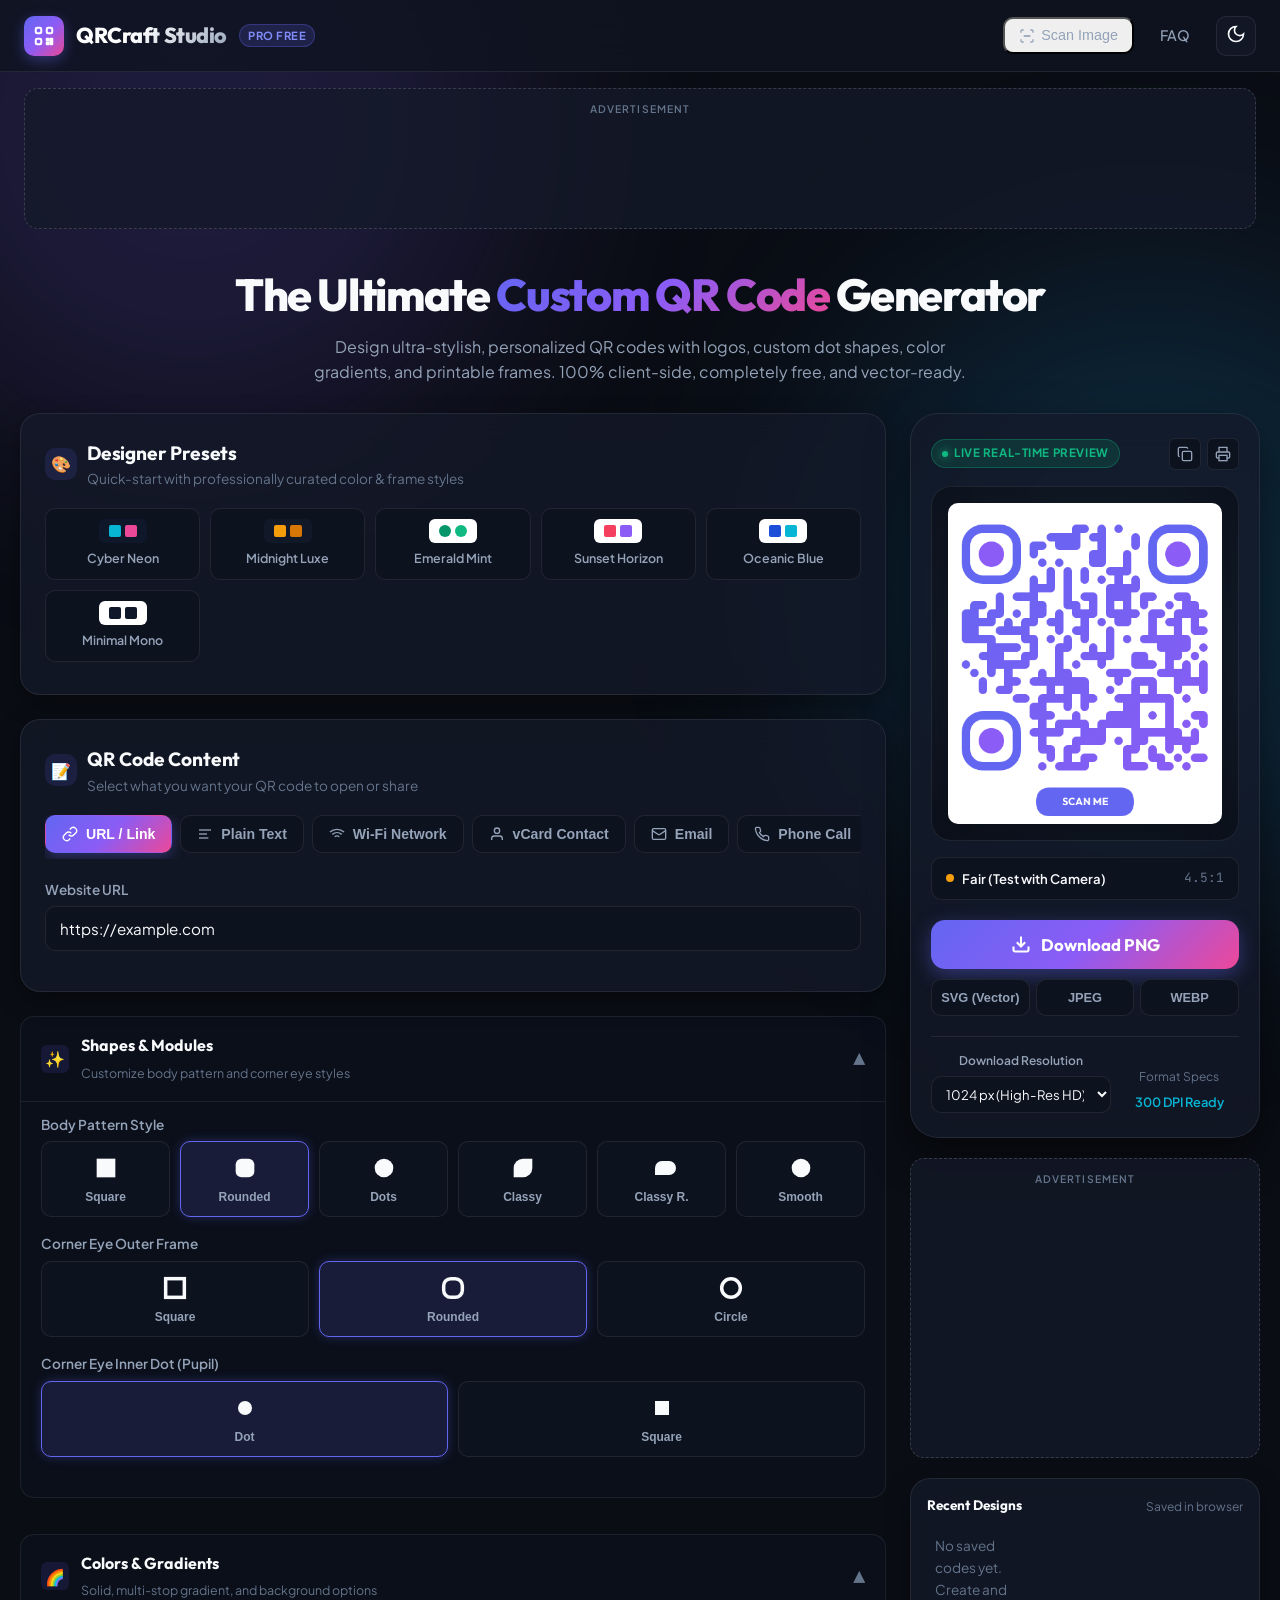
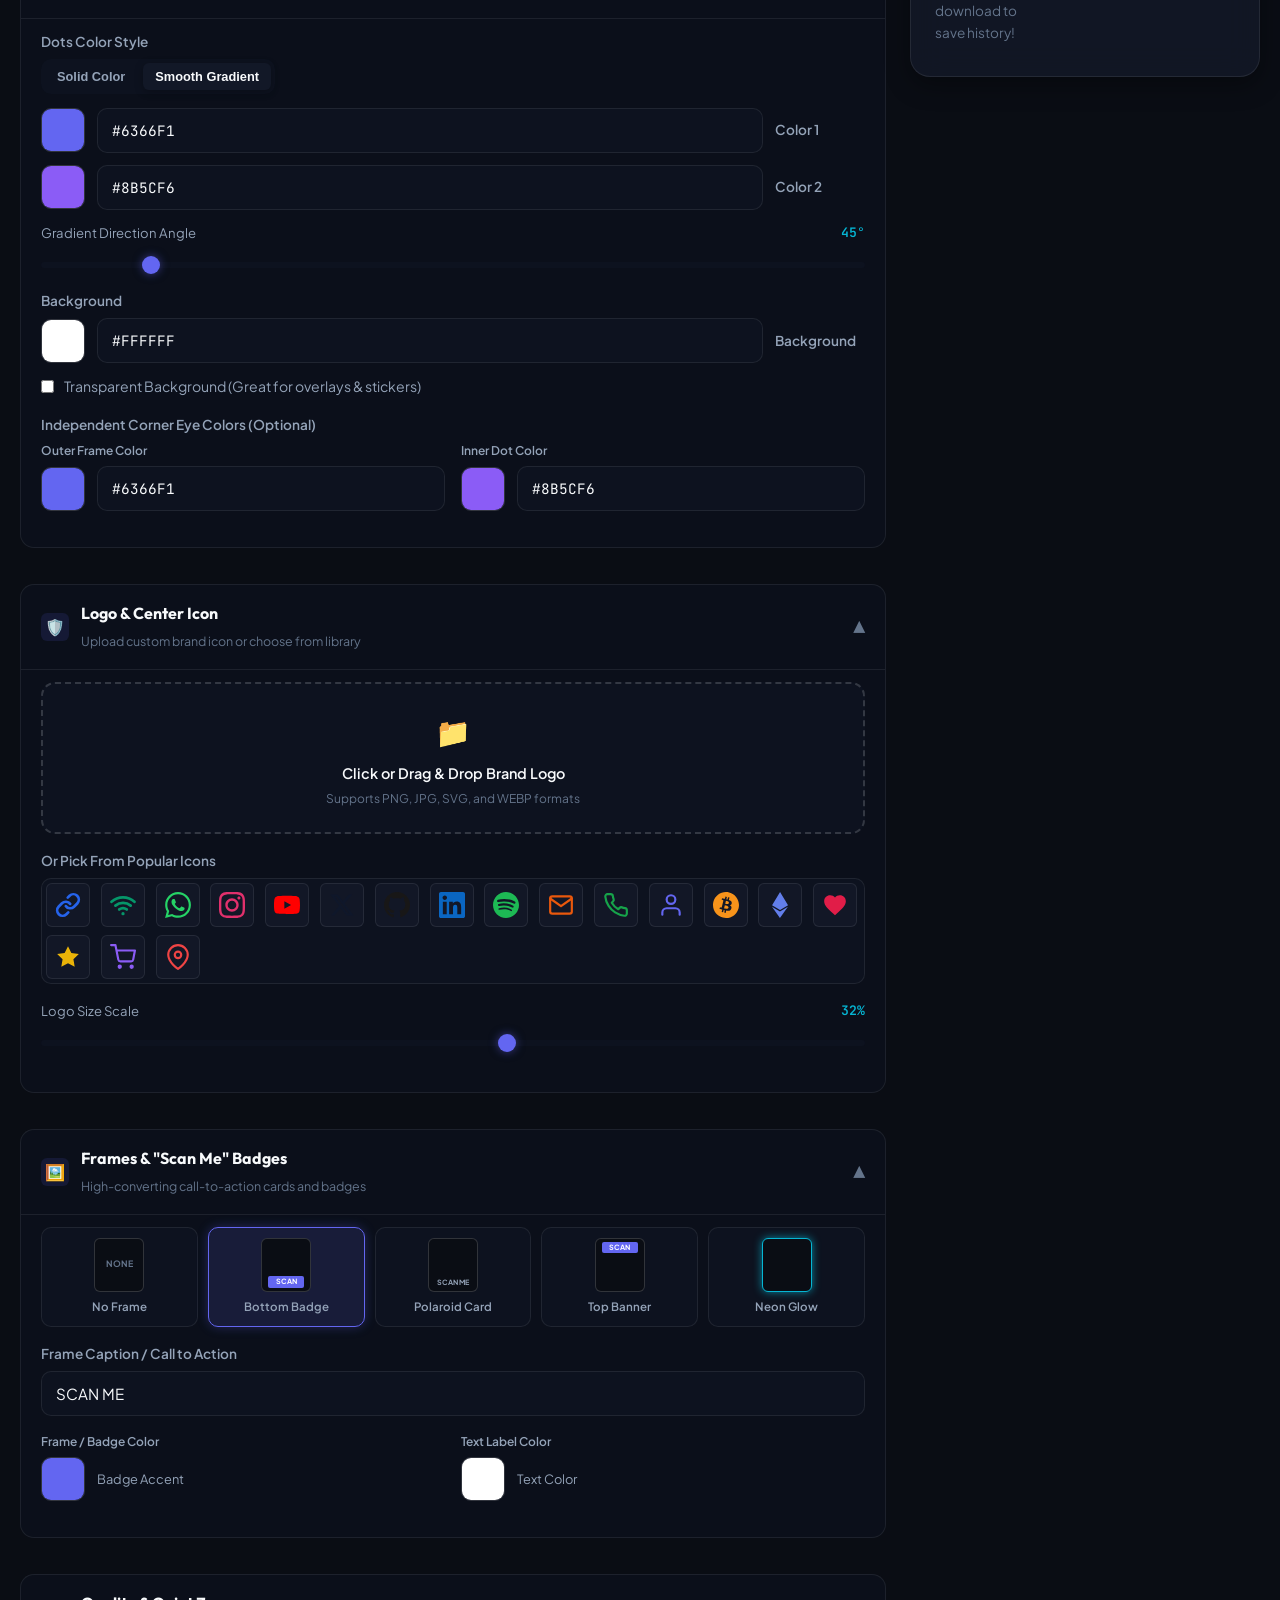
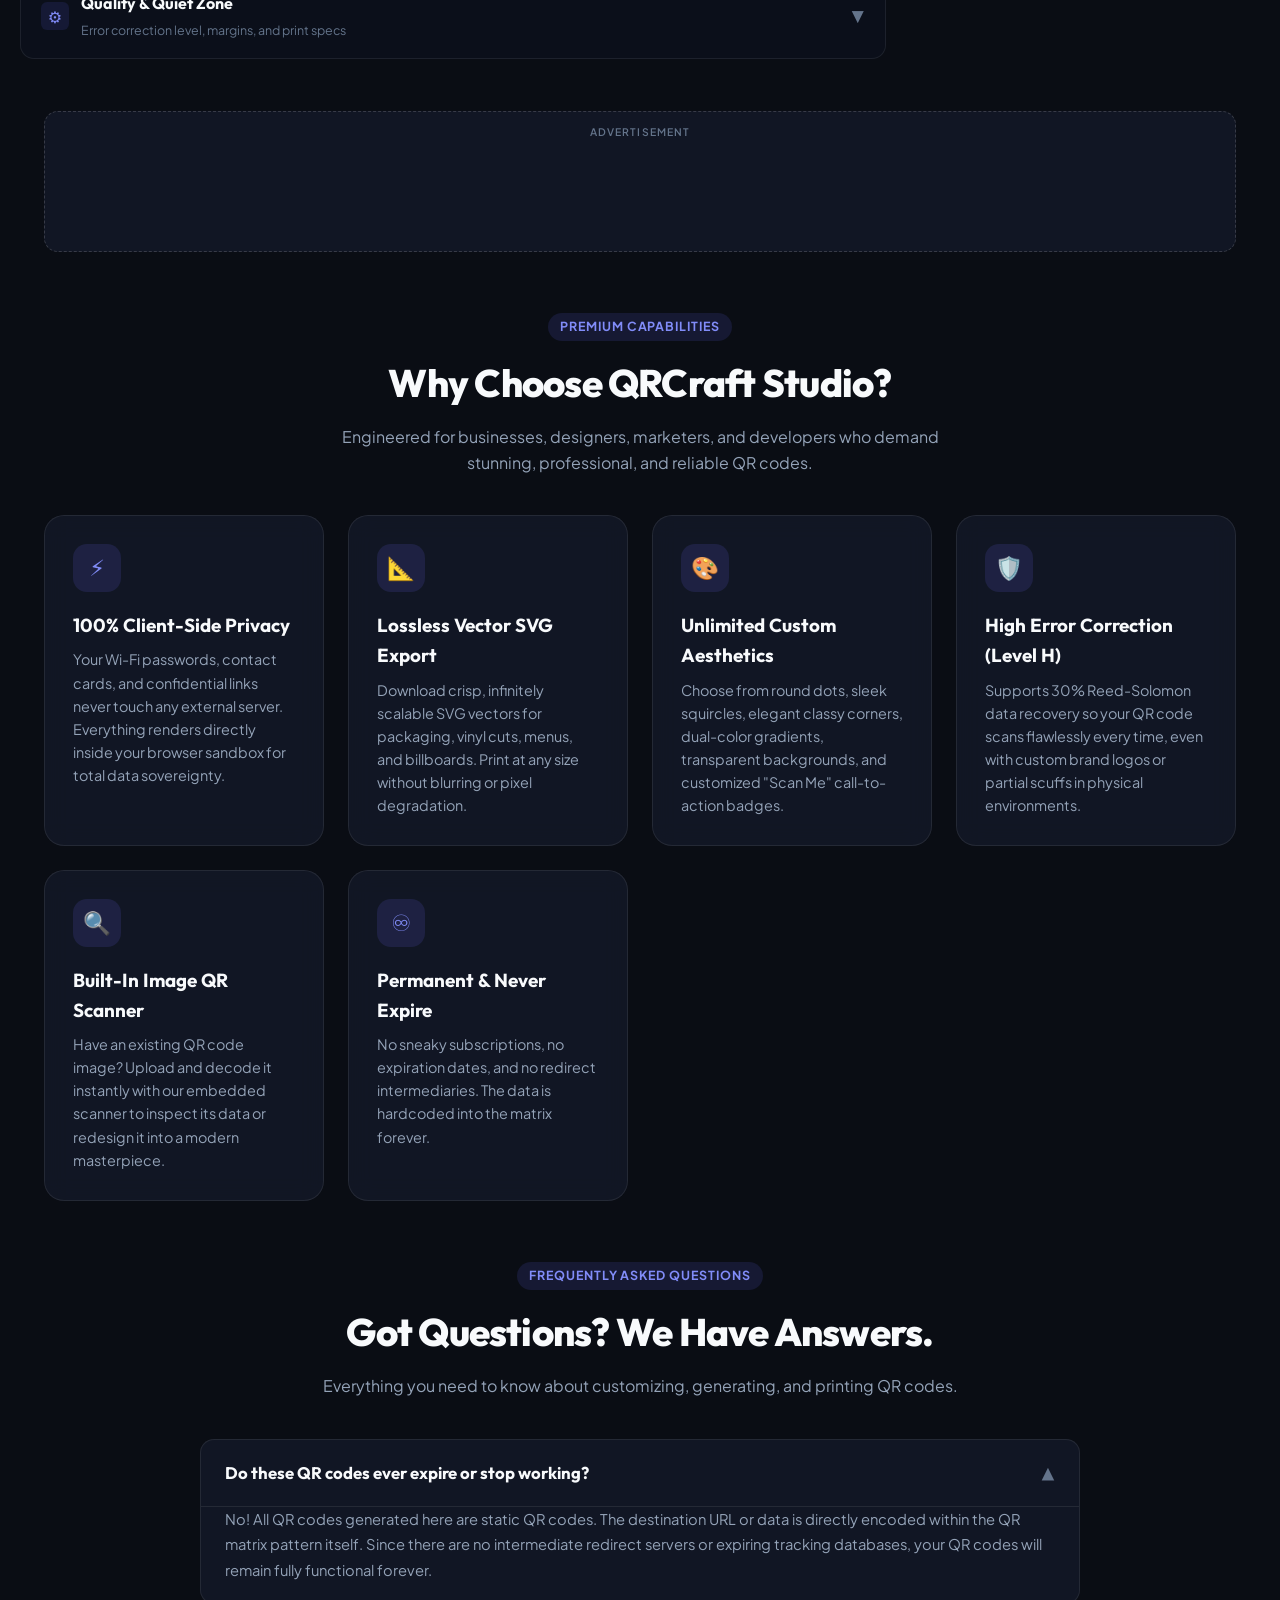
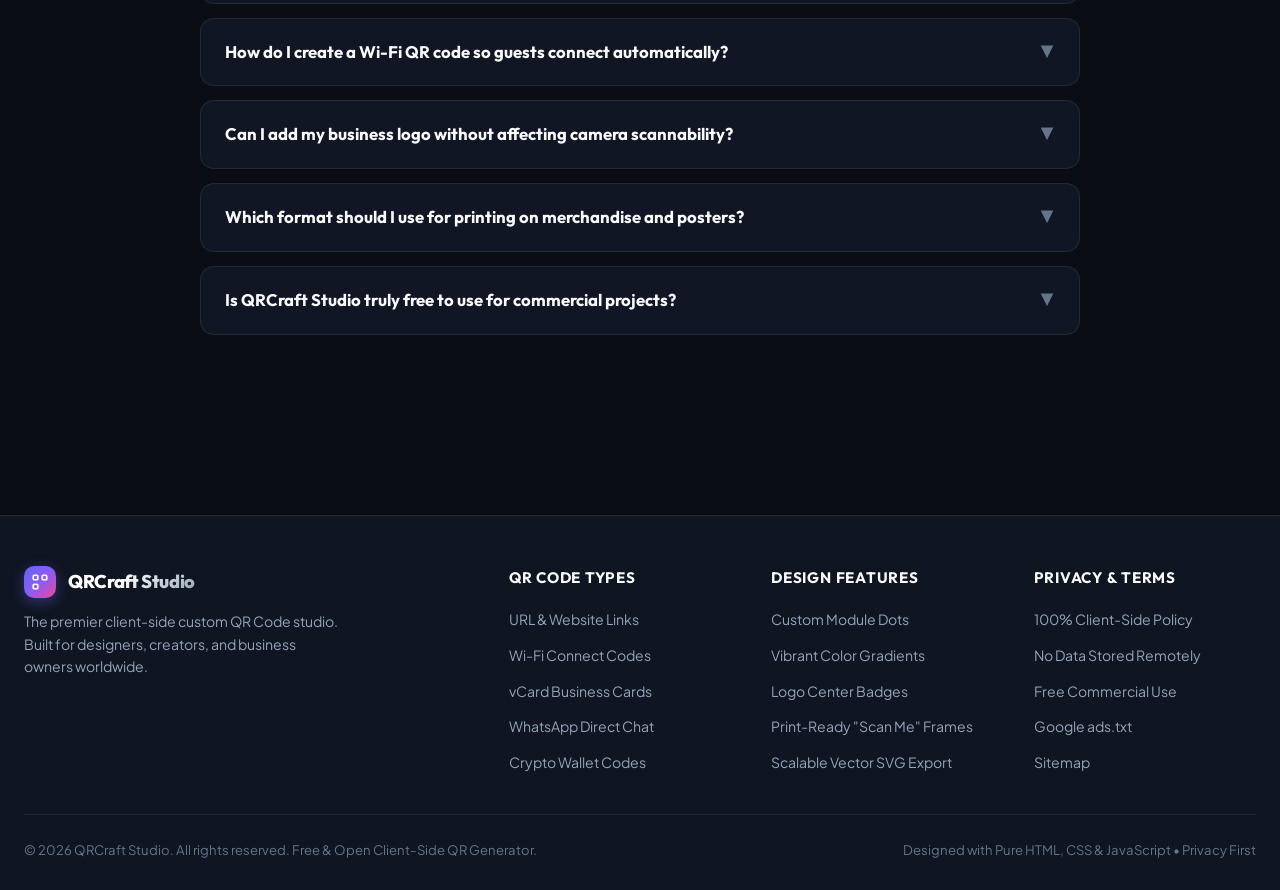
==== index.html @ 26136530 "first commit" ====
<!DOCTYPE html>
<html lang="en" data-theme="dark">
<head>
  <meta charset="UTF-8">
  <meta name="viewport" content="width=device-width, initial-scale=1.0">
  
  <!-- Primary SEO Meta Tags -->
  <title>QRCraft Studio - Free Custom QR Code Generator with Logo, Colors & Frames</title>
  <meta name="title" content="QRCraft Studio - Free Custom QR Code Generator with Logo, Colors & Frames">
  <meta name="description" content="Generate 100% free custom QR codes with high-resolution PNG, SVG vector, custom colors, logos, stylish frames, Wi-Fi, vCard, WhatsApp, and URLs. Completely client-side and privacy-friendly.">
  <meta name="keywords" content="QR code generator, custom QR code, free QR code maker, QR code with logo, vector QR code, SVG QR code, wifi QR code, vcard QR code, high resolution QR code generator, print QR code">
  <meta name="author" content="QRCraft Studio">
  <meta name="robots" content="index, follow, max-image-preview:large, max-snippet:-1, max-video-preview:-1">
  <link rel="canonical" href="https://yourdomain.com/">
  <meta name="theme-color" content="#0a0d14">

  <!-- Open Graph / Facebook / LinkedIn Meta Tags -->
  <meta property="og:type" content="website">
  <meta property="og:url" content="https://yourdomain.com/">
  <meta property="og:title" content="QRCraft Studio - Free Custom QR Code Generator with Logo & Colors">
  <meta property="og:description" content="Design beautiful, high-resolution QR codes with custom shapes, gradients, brand logos, and printable frames. 100% free & client-side.">
  <meta property="og:image" content="https://yourdomain.com/og-preview.png">
  <meta property="og:site_name" content="QRCraft Studio">

  <!-- Twitter Meta Tags -->
  <meta name="twitter:card" content="summary_large_image">
  <meta name="twitter:url" content="https://yourdomain.com/">
  <meta name="twitter:title" content="QRCraft Studio - Free Custom QR Code Generator">
  <meta name="twitter:description" content="Design high-resolution custom QR codes with logos, colors, gradients, and frames. Free, instant, vector export.">
  <meta name="twitter:image" content="https://yourdomain.com/og-preview.png">

  <!-- Google AdSense Verification & Script -->
  <meta name="google-adsense-account" content="ca-pub-9240559538885165">
  <script async src="https://pagead2.googlesyndication.com/pagead/js/adsbygoogle.js?client=ca-pub-9240559538885165" crossorigin="anonymous"></script>

  <!-- Structured Data JSON-LD (Schema.org WebApplication & FAQPage) -->
  <script type="application/ld+json">
  {
    "@context": "https://schema.org",
    "@graph": [
      {
        "@type": "WebApplication",
        "@id": "https://yourdomain.com/#app",
        "name": "QRCraft Studio",
        "url": "https://yourdomain.com/",
        "description": "Free online custom QR code generator with logos, custom dot styles, frame badges, and vector SVG exports.",
        "applicationCategory": "DesignApplication",
        "operatingSystem": "All",
        "browserRequirements": "Requires JavaScript. Requires HTML5.",
        "offers": {
          "@type": "Offer",
          "price": "0",
          "priceCurrency": "USD"
        },
        "featureList": [
          "Custom dot and corner shapes",
          "Color gradients and angles",
          "Upload brand logo or preset icons",
          "Frame badges with customizable text",
          "Ultra-high resolution PNG export up to 4096px",
          "Vector SVG download for crisp printing",
          "Built-in QR code scanner and decoder",
          "100% Client-Side Privacy"
        ]
      },
      {
        "@type": "FAQPage",
        "@id": "https://yourdomain.com/#faq",
        "mainEntity": [
          {
            "@type": "Question",
            "name": "Do QR codes generated here ever expire?",
            "acceptedAnswer": {
              "@type": "Answer",
              "text": "No! All QR codes generated by QRCraft Studio are static QR codes that directly encode your information. They will never expire and do not route through any third-party redirect servers."
            }
          },
          {
            "@type": "Question",
            "name": "Is my data private and secure?",
            "acceptedAnswer": {
              "@type": "Answer",
              "text": "Yes, 100%. QRCraft Studio runs completely inside your web browser. None of your contact details, Wi-Fi credentials, or URLs are sent to any remote server."
            }
          },
          {
            "@type": "Question",
            "name": "Which format is best for printing high-quality QR codes?",
            "acceptedAnswer": {
              "@type": "Answer",
              "text": "For commercial printing (billboards, packaging, posters, business cards), SVG (Scalable Vector Graphics) is the gold standard because it scales infinitely without pixelation. For digital use, high-resolution PNG (1024px or 2048px) is recommended."
            }
          },
          {
            "@type": "Question",
            "name": "Can I add my business logo to a QR code without breaking it?",
            "acceptedAnswer": {
              "@type": "Answer",
              "text": "Yes! QRCraft Studio utilizes High (H) Error Correction (approx. 30% redundant data recovery). This ensures your QR code remains instantly readable by smartphone cameras even with a prominent center logo."
            }
          }
        ]
      }
    ]
  }
  </script>

  <!-- Stylesheet -->
  <link rel="stylesheet" href="css/style.css">
</head>
<body>

  <!-- Ambient Background Accents -->
  <div class="ambient-glow ambient-glow-1"></div>
  <div class="ambient-glow ambient-glow-2"></div>

  <!-- App Header -->
  <header class="app-header">
    <div class="header-container">
      <a href="/" class="brand-wrapper" title="QRCraft Studio Homepage">
        <div class="brand-icon">
          <svg width="22" height="22" viewBox="0 0 24 24" fill="none" stroke="currentColor" stroke-width="2.2" stroke-linecap="round" stroke-linejoin="round">
            <rect width="6" height="6" x="3" y="3" rx="1.5"/><rect width="6" height="6" x="15" y="3" rx="1.5"/><rect width="6" height="6" x="3" y="15" rx="1.5"/>
            <path d="M15 15h2v2h-2z"/><path d="M19 15h2v6h-2z"/><path d="M15 19h2v2h-2z"/>
          </svg>
        </div>
        <span class="brand-title">QRCraft Studio</span>
        <span class="brand-badge">PRO FREE</span>
      </a>

      <div class="header-actions">
        <button type="button" class="nav-link" id="btn-open-scanner" title="Scan or decode an existing QR Code image">
          <svg width="16" height="16" viewBox="0 0 24 24" fill="none" stroke="currentColor" stroke-width="2" style="vertical-align:middle;margin-right:2px;">
            <path d="M3 7V5a2 2 0 0 1 2-2h2"/><path d="M17 3h2a2 2 0 0 1 2 2v2"/><path d="M21 17v2a2 2 0 0 1-2 2h-2"/><path d="M7 21H5a2 2 0 0 1-2-2v-2"/>
            <line x1="7" y1="12" x2="17" y2="12" stroke-width="2.5"/>
          </svg>
          <span class="nav-link-text">Scan Image</span>
        </button>
        <a href="#faq" class="nav-link nav-link-faq">FAQ</a>
        <button type="button" class="theme-toggle-btn" id="theme-toggle-btn" title="Toggle Light/Dark Theme" aria-label="Toggle Theme">
          <span id="theme-toggle-icon">
            <svg width="20" height="20" viewBox="0 0 24 24" fill="none" stroke="currentColor" stroke-width="2"><path d="M12 3a6 6 0 0 0 9 9 9 9 0 1 1-9-9Z"/></svg>
          </span>
        </button>
      </div>
    </div>
  </header>

  <!-- Top Leaderboard AdSense Container (728x90 Banner) -->
  <div class="ad-slot-wrapper">
    <div class="ad-card">
      <span class="ad-badge">Advertisement</span>
      <div class="ad-content">
        <ins class="adsbygoogle"
             style="display:block; width:100%; max-width:728px; min-height:90px;"
             data-ad-client="ca-pub-9240559538885165"
             data-ad-format="auto"
             data-full-width-responsive="true"></ins>
        <script>
          (adsbygoogle = window.adsbygoogle || []).push({});
        </script>
        <div class="ad-placeholder-banner" id="ad-fallback-top" style="display:none;">
          <span class="ad-placeholder-title">QRCraft Studio • Free Custom QR Generator</span>
          <span class="ad-placeholder-desc">High-Resolution Vector & PNG Export • 100% Client-Side Privacy</span>
        </div>
      </div>
    </div>
  </div>

  <!-- Main Application Stage -->
  <main class="main-wrapper">
    <!-- Hero / SEO Introduction Banner -->
    <section class="hero-banner">
      <h1 class="hero-title">
        The Ultimate <span class="hero-gradient-text">Custom QR Code</span> Generator
      </h1>
      <p class="hero-subtitle">
        Design ultra-stylish, personalized QR codes with logos, custom dot shapes, color gradients, and printable frames. 100% client-side, completely free, and vector-ready.
      </p>
    </section>

    <!-- App Interactive Workspace -->
    <div class="app-grid">

      <!-- LEFT COLUMN: Customization Controls & Forms -->
      <div class="studio-editor">

        <!-- 1. Designer Preset Themes -->
        <section class="glass-panel" aria-labelledby="heading-presets">
          <div class="panel-header">
            <div class="panel-title-wrapper">
              <div class="panel-title-icon">🎨</div>
              <div>
                <h2 class="panel-title" id="heading-presets">Designer Presets</h2>
                <p class="panel-desc">Quick-start with professionally curated color & frame styles</p>
              </div>
            </div>
          </div>
          <div class="preset-grid" id="presets-container">
            <!-- Dynamically populated from JS -->
          </div>
        </section>

        <!-- 2. Content Type Selection & Forms -->
        <section class="glass-panel" aria-labelledby="heading-content">
          <div class="panel-header">
            <div class="panel-title-wrapper">
              <div class="panel-title-icon">📝</div>
              <div>
                <h2 class="panel-title" id="heading-content">QR Code Content</h2>
                <p class="panel-desc">Select what you want your QR code to open or share</p>
              </div>
            </div>
          </div>

          <!-- Type Selection Horizontal Scrollable Tabs -->
          <div class="type-tabs-scroll" role="tablist">
            <button type="button" class="type-tab-btn active" data-type="url" role="tab">
              <svg viewBox="0 0 24 24" fill="none" stroke="currentColor" stroke-width="2"><path d="M10 13a5 5 0 0 0 7.54.54l3-3a5 5 0 0 0-7.07-7.07l-1.72 1.71"/><path d="M14 11a5 5 0 0 0-7.54-.54l-3 3a5 5 0 0 0 7.07 7.07l1.71-1.71"/></svg>
              URL / Link
            </button>
            <button type="button" class="type-tab-btn" data-type="text" role="tab">
              <svg viewBox="0 0 24 24" fill="none" stroke="currentColor" stroke-width="2"><line x1="21" y1="6" x2="3" y2="6"/><line x1="15" y1="12" x2="3" y2="12"/><line x1="17" y1="18" x2="3" y2="18"/></svg>
              Plain Text
            </button>
            <button type="button" class="type-tab-btn" data-type="wifi" role="tab">
              <svg viewBox="0 0 24 24" fill="none" stroke="currentColor" stroke-width="2"><path d="M5 12.55a11 11 0 0 1 14.08 0"/><path d="M1.42 9a16 16 0 0 1 21.16 0"/><path d="M8.53 16.11a6 6 0 0 1 6.95 0"/><line x1="12" y1="20" x2="12.01" y2="20"/></svg>
              Wi-Fi Network
            </button>
            <button type="button" class="type-tab-btn" data-type="vcard" role="tab">
              <svg viewBox="0 0 24 24" fill="none" stroke="currentColor" stroke-width="2"><path d="M20 21v-2a4 4 0 0 0-4-4H8a4 4 0 0 0-4 4v2"/><circle cx="12" cy="7" r="4"/></svg>
              vCard Contact
            </button>
            <button type="button" class="type-tab-btn" data-type="email" role="tab">
              <svg viewBox="0 0 24 24" fill="none" stroke="currentColor" stroke-width="2"><rect width="20" height="16" x="2" y="4" rx="2"/><path d="m22 7-8.97 5.7a1.94 1.94 0 0 1-2.06 0L2 7"/></svg>
              Email
            </button>
            <button type="button" class="type-tab-btn" data-type="phone" role="tab">
              <svg viewBox="0 0 24 24" fill="none" stroke="currentColor" stroke-width="2"><path d="M22 16.92v3a2 2 0 0 1-2.18 2 19.79 19.79 0 0 1-8.63-3.07 19.5 19.5 0 0 1-6-6 19.79 19.79 0 0 1-3.07-8.67A2 2 0 0 1 4.11 2h3a2 2 0 0 1 2 1.72 12.84 12.84 0 0 0 .7 2.81 2 2 0 0 1-.45 2.11L8.09 9.91a16 16 0 0 0 6 6l1.27-1.27a2 2 0 0 1 2.11-.45 12.84 12.84 0 0 0 2.81.7A2 2 0 0 1 22 16.92z"/></svg>
              Phone Call
            </button>
            <button type="button" class="type-tab-btn" data-type="sms" role="tab">
              <svg viewBox="0 0 24 24" fill="none" stroke="currentColor" stroke-width="2"><path d="M21 15a2 2 0 0 1-2 2H7l-4 4V5a2 2 0 0 1 2-2h14a2 2 0 0 1 2 2z"/></svg>
              SMS Message
            </button>
            <button type="button" class="type-tab-btn" data-type="whatsapp" role="tab">
              <svg viewBox="0 0 24 24" fill="none" stroke="currentColor" stroke-width="2"><path d="M21 11.5a8.38 8.38 0 0 1-.9 3.8 8.5 8.5 0 0 1-7.6 4.7 8.38 8.38 0 0 1-3.8-.9L3 21l1.9-5.7a8.38 8.38 0 0 1-.9-3.8 8.5 8.5 0 0 1 4.7-7.6 8.38 8.38 0 0 1 3.8-.9h.5a8.48 8.48 0 0 1 8 8v.5z"/></svg>
              WhatsApp
            </button>
            <button type="button" class="type-tab-btn" data-type="crypto" role="tab">
              <svg viewBox="0 0 24 24" fill="none" stroke="currentColor" stroke-width="2"><circle cx="12" cy="12" r="10"/><path d="M16 8h-6a2 2 0 1 0 0 4h4a2 2 0 1 1 0 4H8"/><path d="M12 18V6"/></svg>
              Crypto
            </button>
            <button type="button" class="type-tab-btn" data-type="event" role="tab">
              <svg viewBox="0 0 24 24" fill="none" stroke="currentColor" stroke-width="2"><rect width="18" height="18" x="3" y="4" rx="2" ry="2"/><line x1="16" y1="2" x2="16" y2="6"/><line x1="8" y1="2" x2="8" y2="6"/><line x1="3" y1="10" x2="21" y2="10"/></svg>
              Calendar Event
            </button>
          </div>

          <!-- Dynamic Input Forms Container -->
          <div id="content-forms-container">

            <!-- URL FORM -->
            <div class="content-form-section" data-type="url" style="display: block;">
              <div class="form-group">
                <label class="form-label" for="input-url">Website URL</label>
                <input type="url" id="input-url" class="form-input" placeholder="https://yourwebsite.com" value="https://example.com" spellcheck="false" autocomplete="off">
              </div>
            </div>

            <!-- PLAIN TEXT FORM -->
            <div class="content-form-section" data-type="text" style="display: none;">
              <div class="form-group">
                <label class="form-label" for="input-text">Text Content</label>
                <textarea id="input-text" class="form-textarea" placeholder="Enter any text, code, message, or note...">Hello from QRCraft Studio!</textarea>
              </div>
            </div>

            <!-- WI-FI FORM -->
            <div class="content-form-section" data-type="wifi" style="display: none;">
              <div class="form-row">
                <div class="form-group">
                  <label class="form-label" for="wifi-ssid">Network Name (SSID)</label>
                  <input type="text" id="wifi-ssid" class="form-input" placeholder="Home or Office Wi-Fi" value="Office_Guest_WiFi">
                </div>
                <div class="form-group">
                  <label class="form-label" for="wifi-pass">Password</label>
                  <input type="text" id="wifi-pass" class="form-input" placeholder="Wi-Fi Password" value="SuperSecret123">
                </div>
              </div>
              <div class="form-row">
                <div class="form-group">
                  <label class="form-label" for="wifi-enc">Encryption Security</label>
                  <select id="wifi-enc" class="form-select">
                    <option value="WPA" selected>WPA / WPA2 / WPA3 (Recommended)</option>
                    <option value="WEP">WEP</option>
                    <option value="nopass">None (Open Network)</option>
                  </select>
                </div>
                <div class="form-group" style="display: flex; align-items: flex-end; padding-bottom: 12px;">
                  <label class="checkbox-label" for="wifi-hidden">
                    <input type="checkbox" id="wifi-hidden">
                    Hidden Network (SSID)
                  </label>
                </div>
              </div>
            </div>

            <!-- VCARD FORM -->
            <div class="content-form-section" data-type="vcard" style="display: none;">
              <div class="form-row">
                <div class="form-group">
                  <label class="form-label" for="vcard-first">First Name</label>
                  <input type="text" id="vcard-first" class="form-input" placeholder="John" value="Alex">
                </div>
                <div class="form-group">
                  <label class="form-label" for="vcard-last">Last Name</label>
                  <input type="text" id="vcard-last" class="form-input" placeholder="Doe" value="Morgan">
                </div>
              </div>
              <div class="form-row">
                <div class="form-group">
                  <label class="form-label" for="vcard-org">Organization / Company</label>
                  <input type="text" id="vcard-org" class="form-input" placeholder="Company Name" value="Tech Studio Inc.">
                </div>
                <div class="form-group">
                  <label class="form-label" for="vcard-title">Job Title</label>
                  <input type="text" id="vcard-title" class="form-input" placeholder="e.g. Creative Director" value="Lead Designer">
                </div>
              </div>
              <div class="form-row">
                <div class="form-group">
                  <label class="form-label" for="vcard-phone">Mobile Phone</label>
                  <input type="tel" id="vcard-phone" class="form-input" placeholder="+1 555 123 4567" value="+15552345678">
                </div>
                <div class="form-group">
                  <label class="form-label" for="vcard-email">Email Address</label>
                  <input type="email" id="vcard-email" class="form-input" placeholder="user@domain.com" value="alex@example.com">
                </div>
              </div>
              <div class="form-row">
                <div class="form-group">
                  <label class="form-label" for="vcard-web">Website</label>
                  <input type="url" id="vcard-web" class="form-input" placeholder="https://portfolio.com" value="https://example.com">
                </div>
                <div class="form-group">
                  <label class="form-label" for="vcard-city">City & Country</label>
                  <input type="text" id="vcard-city" class="form-input" placeholder="San Francisco, USA" value="San Francisco">
                </div>
              </div>
            </div>

            <!-- EMAIL FORM -->
            <div class="content-form-section" data-type="email" style="display: none;">
              <div class="form-group">
                <label class="form-label" for="email-address">Recipient Email</label>
                <input type="email" id="email-address" class="form-input" placeholder="support@company.com" value="contact@example.com">
              </div>
              <div class="form-group">
                <label class="form-label" for="email-subject">Subject</label>
                <input type="text" id="email-subject" class="form-input" placeholder="Inquiry regarding..." value="Project Collaboration">
              </div>
              <div class="form-group">
                <label class="form-label" for="email-body">Message Body</label>
                <textarea id="email-body" class="form-textarea" placeholder="Pre-filled email body...">Hi there! I would love to connect with you.</textarea>
              </div>
            </div>

            <!-- PHONE CALL FORM -->
            <div class="content-form-section" data-type="phone" style="display: none;">
              <div class="form-group">
                <label class="form-label" for="phone-number">Phone Number</label>
                <input type="tel" id="phone-number" class="form-input" placeholder="+1 555 987 6543" value="+15559876543">
              </div>
            </div>

            <!-- SMS FORM -->
            <div class="content-form-section" data-type="sms" style="display: none;">
              <div class="form-group">
                <label class="form-label" for="sms-number">Phone Number</label>
                <input type="tel" id="sms-number" class="form-input" placeholder="+1 555 987 6543" value="+15559876543">
              </div>
              <div class="form-group">
                <label class="form-label" for="sms-message">Pre-filled SMS Message</label>
                <textarea id="sms-message" class="form-textarea" placeholder="Hello! I am scanning your QR code...">Interested in your services!</textarea>
              </div>
            </div>

            <!-- WHATSAPP FORM -->
            <div class="content-form-section" data-type="whatsapp" style="display: none;">
              <div class="form-group">
                <label class="form-label" for="wa-number">WhatsApp Number (with Country Code)</label>
                <input type="tel" id="wa-number" class="form-input" placeholder="+1 234 567 8900" value="+12345678900">
              </div>
              <div class="form-group">
                <label class="form-label" for="wa-message">Chat Message</label>
                <textarea id="wa-message" class="form-textarea" placeholder="Type message to start WhatsApp chat...">Hello! I saw your QR code and want to inquire.</textarea>
              </div>
            </div>

            <!-- CRYPTO FORM -->
            <div class="content-form-section" data-type="crypto" style="display: none;">
              <div class="form-row">
                <div class="form-group">
                  <label class="form-label" for="crypto-coin">Cryptocurrency</label>
                  <select id="crypto-coin" class="form-select">
                    <option value="bitcoin" selected>Bitcoin (BTC)</option>
                    <option value="ethereum">Ethereum (ETH)</option>
                    <option value="solana">Solana (SOL)</option>
                    <option value="tether">USDT (Tether)</option>
                  </select>
                </div>
                <div class="form-group">
                  <label class="form-label" for="crypto-amount">Amount (Optional)</label>
                  <input type="text" id="crypto-amount" class="form-input" placeholder="0.05">
                </div>
              </div>
              <div class="form-group">
                <label class="form-label" for="crypto-address">Wallet Address</label>
                <input type="text" id="crypto-address" class="form-input" placeholder="Enter wallet address" value="1A1zP1eP5QGefi2DMPTfTL5SLmv7DivfNa">
              </div>
            </div>

            <!-- EVENT / CALENDAR FORM -->
            <div class="content-form-section" data-type="event" style="display: none;">
              <div class="form-group">
                <label class="form-label" for="event-title">Event Title</label>
                <input type="text" id="event-title" class="form-input" placeholder="Summer Gala" value="Exclusive Launch Showcase">
              </div>
              <div class="form-row">
                <div class="form-group">
                  <label class="form-label" for="event-start">Start Date/Time</label>
                  <input type="text" id="event-start" class="form-input" value="20261010T090000Z" placeholder="YYYYMMDDTHHMMSSZ">
                </div>
                <div class="form-group">
                  <label class="form-label" for="event-end">End Date/Time</label>
                  <input type="text" id="event-end" class="form-input" value="20261010T170000Z" placeholder="YYYYMMDDTHHMMSSZ">
                </div>
              </div>
              <div class="form-group">
                <label class="form-label" for="event-loc">Location</label>
                <input type="text" id="event-loc" class="form-input" placeholder="Venue Address or Zoom URL" value="Metropolitan Expo Center">
              </div>
            </div>

          </div>
        </section>

        <!-- 3. Visual Styling Accordions ("custom the QR what ever user what") -->
        
        <!-- ACCORDION A: Body Dots & Corner Eye Shapes -->
        <div class="custom-section-accordion open">
          <div class="accordion-header">
            <div class="accordion-header-left">
              <div class="accordion-icon">✨</div>
              <div>
                <h3 class="accordion-title">Shapes & Modules</h3>
                <span class="accordion-subtitle">Customize body pattern and corner eye styles</span>
              </div>
            </div>
            <div class="accordion-chevron">▼</div>
          </div>
          <div class="accordion-body">
            <!-- Body Dots Shape -->
            <label class="form-label">Body Pattern Style</label>
            <div class="shape-grid">
              <button type="button" class="shape-btn" data-shape-target="dots" data-shape="square">
                <svg class="shape-preview-svg" viewBox="0 0 24 24" fill="currentColor"><rect x="4" y="4" width="16" height="16" rx="0"/></svg>
                <span class="shape-label">Square</span>
              </button>
              <button type="button" class="shape-btn active" data-shape-target="dots" data-shape="rounded">
                <svg class="shape-preview-svg" viewBox="0 0 24 24" fill="currentColor"><rect x="4" y="4" width="16" height="16" rx="5"/></svg>
                <span class="shape-label">Rounded</span>
              </button>
              <button type="button" class="shape-btn" data-shape-target="dots" data-shape="dots">
                <svg class="shape-preview-svg" viewBox="0 0 24 24" fill="currentColor"><circle cx="12" cy="12" r="8"/></svg>
                <span class="shape-label">Dots</span>
              </button>
              <button type="button" class="shape-btn" data-shape-target="dots" data-shape="classy">
                <svg class="shape-preview-svg" viewBox="0 0 24 24" fill="currentColor"><path d="M4 12a8 8 0 0 1 8-8h8v8a8 8 0 0 1-8 8H4v-8z"/></svg>
                <span class="shape-label">Classy</span>
              </button>
              <button type="button" class="shape-btn" data-shape-target="dots" data-shape="classy-rounded">
                <svg class="shape-preview-svg" viewBox="0 0 24 24" fill="currentColor"><path d="M6 12a6 6 0 0 1 6-6h6a6 6 0 0 1 6 6v0a6 6 0 0 1-6 6H6z"/></svg>
                <span class="shape-label">Classy R.</span>
              </button>
              <button type="button" class="shape-btn" data-shape-target="dots" data-shape="extra-rounded">
                <svg class="shape-preview-svg" viewBox="0 0 24 24" fill="currentColor"><rect x="4" y="4" width="16" height="16" rx="8"/></svg>
                <span class="shape-label">Smooth</span>
              </button>
            </div>

            <!-- Corner Square Eye Outer Frame -->
            <label class="form-label" style="margin-top:12px;">Corner Eye Outer Frame</label>
            <div class="shape-grid">
              <button type="button" class="shape-btn" data-shape-target="cornersSquare" data-shape="square">
                <svg class="shape-preview-svg" viewBox="0 0 24 24" fill="none" stroke="currentColor" stroke-width="3"><rect x="4" y="4" width="16" height="16"/></svg>
                <span class="shape-label">Square</span>
              </button>
              <button type="button" class="shape-btn active" data-shape-target="cornersSquare" data-shape="extra-rounded">
                <svg class="shape-preview-svg" viewBox="0 0 24 24" fill="none" stroke="currentColor" stroke-width="3"><rect x="4" y="4" width="16" height="16" rx="6"/></svg>
                <span class="shape-label">Rounded</span>
              </button>
              <button type="button" class="shape-btn" data-shape-target="cornersSquare" data-shape="dot">
                <svg class="shape-preview-svg" viewBox="0 0 24 24" fill="none" stroke="currentColor" stroke-width="3"><circle cx="12" cy="12" r="8"/></svg>
                <span class="shape-label">Circle</span>
              </button>
            </div>

            <!-- Corner Dot Inner Pupil -->
            <label class="form-label" style="margin-top:12px;">Corner Eye Inner Dot (Pupil)</label>
            <div class="shape-grid">
              <button type="button" class="shape-btn active" data-shape-target="cornersDot" data-shape="dot">
                <svg class="shape-preview-svg" viewBox="0 0 24 24" fill="currentColor"><circle cx="12" cy="12" r="6"/></svg>
                <span class="shape-label">Dot</span>
              </button>
              <button type="button" class="shape-btn" data-shape-target="cornersDot" data-shape="square">
                <svg class="shape-preview-svg" viewBox="0 0 24 24" fill="currentColor"><rect x="6" y="6" width="12" height="12"/></svg>
                <span class="shape-label">Square</span>
              </button>
            </div>
          </div>
        </div>

        <!-- ACCORDION B: Colors & Gradient Designer -->
        <div class="custom-section-accordion open">
          <div class="accordion-header">
            <div class="accordion-header-left">
              <div class="accordion-icon">🌈</div>
              <div>
                <h3 class="accordion-title">Colors & Gradients</h3>
                <span class="accordion-subtitle">Solid, multi-stop gradient, and background options</span>
              </div>
            </div>
            <div class="accordion-chevron">▼</div>
          </div>
          <div class="accordion-body">
            <!-- Dots Coloring Mode -->
            <label class="form-label">Dots Color Style</label>
            <div class="color-mode-tabs">
              <button type="button" class="color-mode-tab dots-mode-tab" data-mode="solid">Solid Color</button>
              <button type="button" class="color-mode-tab dots-mode-tab active" data-mode="gradient">Smooth Gradient</button>
            </div>

            <!-- Primary Dots Color -->
            <div class="color-control-row">
              <div class="color-picker-wrapper">
                <input type="color" id="dots-color-picker" class="color-picker-input" value="#6366f1">
              </div>
              <input type="text" id="dots-color-hex" class="form-input color-hex-input" value="#6366F1" maxlength="7">
              <span class="form-label" style="margin:0; min-width: 90px;">Color 1</span>
            </div>

            <!-- Gradient Second Color & Angle -->
            <div id="dots-gradient-controls">
              <div class="color-control-row">
                <div class="color-picker-wrapper">
                  <input type="color" id="dots-color-2-picker" class="color-picker-input" value="#8b5cf6">
                </div>
                <input type="text" id="dots-color-2-hex" class="form-input color-hex-input" value="#8B5CF6" maxlength="7">
                <span class="form-label" style="margin:0; min-width: 90px;">Color 2</span>
              </div>
              <div class="slider-group">
                <div class="slider-header">
                  <span>Gradient Direction Angle</span>
                  <span class="slider-value" id="dots-angle-value">45°</span>
                </div>
                <input type="range" id="dots-gradient-angle" class="custom-range" min="0" max="360" value="45" step="15">
              </div>
            </div>

            <!-- Background Color & Transparent Toggle -->
            <label class="form-label" style="margin-top:16px;">Background</label>
            <div class="color-control-row" id="bg-color-picker-row">
              <div class="color-picker-wrapper">
                <input type="color" id="bg-color-picker" class="color-picker-input" value="#ffffff">
              </div>
              <input type="text" id="bg-color-hex" class="form-input color-hex-input" value="#FFFFFF" maxlength="7">
              <span class="form-label" style="margin:0; min-width: 90px;">Background</span>
            </div>
            <div class="form-group">
              <label class="checkbox-label" for="bg-transparent-toggle">
                <input type="checkbox" id="bg-transparent-toggle">
                Transparent Background (Great for overlays & stickers)
              </label>
            </div>

            <!-- Independent Corner Color Tuning -->
            <label class="form-label" style="margin-top:12px;">Independent Corner Eye Colors (Optional)</label>
            <div class="form-row">
              <div>
                <span class="form-label" style="font-size:0.75rem;">Outer Frame Color</span>
                <div class="color-control-row">
                  <div class="color-picker-wrapper">
                    <input type="color" id="corner-square-color-picker" class="color-picker-input" value="#6366f1">
                  </div>
                  <input type="text" id="corner-square-color-hex" class="form-input color-hex-input" value="#6366F1" maxlength="7">
                </div>
              </div>
              <div>
                <span class="form-label" style="font-size:0.75rem;">Inner Dot Color</span>
                <div class="color-control-row">
                  <div class="color-picker-wrapper">
                    <input type="color" id="corner-dot-color-picker" class="color-picker-input" value="#8b5cf6">
                  </div>
                  <input type="text" id="corner-dot-color-hex" class="form-input color-hex-input" value="#8B5CF6" maxlength="7">
                </div>
              </div>
            </div>

          </div>
        </div>

        <!-- ACCORDION C: Logo & Brand Icons -->
        <div class="custom-section-accordion open">
          <div class="accordion-header">
            <div class="accordion-header-left">
              <div class="accordion-icon">🛡️</div>
              <div>
                <h3 class="accordion-title">Logo & Center Icon</h3>
                <span class="accordion-subtitle">Upload custom brand icon or choose from library</span>
              </div>
            </div>
            <div class="accordion-chevron">▼</div>
          </div>
          <div class="accordion-body">
            <!-- Drag & Drop Upload Zone -->
            <div class="logo-upload-dropzone" id="logo-dropzone">
              <div class="logo-dropzone-icon">📁</div>
              <div class="logo-dropzone-title">Click or Drag & Drop Brand Logo</div>
              <div class="logo-dropzone-desc">Supports PNG, JPG, SVG, and WEBP formats</div>
              <input type="file" id="logo-file-input" accept="image/*" style="display:none;">
            </div>

            <!-- Active Logo Bar -->
            <div class="logo-preview-active-bar" id="logo-active-bar" style="display: none;">
              <div style="display:flex;align-items:center;gap:10px;">
                <img id="logo-thumb-img" class="logo-preview-thumb" alt="Active Logo Thumbnail">
                <span id="logo-name-display" style="font-size:0.85rem;font-weight:600;">Custom Logo</span>
              </div>
              <button type="button" class="btn-remove-logo" id="btn-remove-logo">Remove Logo</button>
            </div>

            <!-- Curated Icon Library -->
            <label class="form-label">Or Pick From Popular Icons</label>
            <div class="icon-picker-grid" id="icon-picker-grid">
              <!-- Dynamically populated from icons.js -->
            </div>

            <!-- Logo Sliders -->
            <div class="slider-group" style="margin-top:16px;">
              <div class="slider-header">
                <span>Logo Size Scale</span>
                <span class="slider-value" id="logo-size-value">32%</span>
              </div>
              <input type="range" id="logo-size-slider" class="custom-range" min="0.15" max="0.45" step="0.01" value="0.32">
            </div>

          </div>
        </div>

        <!-- ACCORDION D: Frame & "Scan Me" Badges -->
        <div class="custom-section-accordion open">
          <div class="accordion-header">
            <div class="accordion-header-left">
              <div class="accordion-icon">🖼️</div>
              <div>
                <h3 class="accordion-title">Frames & "Scan Me" Badges</h3>
                <span class="accordion-subtitle">High-converting call-to-action cards and badges</span>
              </div>
            </div>
            <div class="accordion-chevron">▼</div>
          </div>
          <div class="accordion-body">
            <!-- Frame Cards -->
            <div class="frames-grid">
              <div class="frame-card-option" data-frame="none">
                <div class="frame-thumb-box">NONE</div>
                <span class="frame-name-label">No Frame</span>
              </div>
              <div class="frame-card-option active" data-frame="badge-bottom">
                <div class="frame-thumb-box badge-bottom"></div>
                <span class="frame-name-label">Bottom Badge</span>
              </div>
              <div class="frame-card-option" data-frame="polaroid">
                <div class="frame-thumb-box polaroid"></div>
                <span class="frame-name-label">Polaroid Card</span>
              </div>
              <div class="frame-card-option" data-frame="banner-top">
                <div class="frame-thumb-box banner-top"></div>
                <span class="frame-name-label">Top Banner</span>
              </div>
              <div class="frame-card-option" data-frame="neon-glow">
                <div class="frame-thumb-box neon"></div>
                <span class="frame-name-label">Neon Glow</span>
              </div>
            </div>

            <!-- Frame Custom Controls -->
            <div id="frame-custom-controls">
              <div class="form-group">
                <label class="form-label" for="frame-text-input">Frame Caption / Call to Action</label>
                <input type="text" id="frame-text-input" class="form-input" value="SCAN ME" maxlength="28" placeholder="e.g. SCAN ME, CONNECT WIFI">
              </div>

              <div class="form-row">
                <div>
                  <span class="form-label" style="font-size:0.75rem;">Frame / Badge Color</span>
                  <div class="color-control-row">
                    <div class="color-picker-wrapper">
                      <input type="color" id="frame-color-picker" class="color-picker-input" value="#6366f1">
                    </div>
                    <span style="font-size:0.8rem;color:var(--text-secondary);">Badge Accent</span>
                  </div>
                </div>
                <div>
                  <span class="form-label" style="font-size:0.75rem;">Text Label Color</span>
                  <div class="color-control-row">
                    <div class="color-picker-wrapper">
                      <input type="color" id="frame-text-color-picker" class="color-picker-input" value="#ffffff">
                    </div>
                    <span style="font-size:0.8rem;color:var(--text-secondary);">Text Color</span>
                  </div>
                </div>
              </div>
            </div>

          </div>
        </div>

        <!-- ACCORDION E: Advanced Quality & Margins -->
        <div class="custom-section-accordion">
          <div class="accordion-header">
            <div class="accordion-header-left">
              <div class="accordion-icon">⚙️</div>
              <div>
                <h3 class="accordion-title">Quality & Quiet Zone</h3>
                <span class="accordion-subtitle">Error correction level, margins, and print specs</span>
              </div>
            </div>
            <div class="accordion-chevron">▼</div>
          </div>
          <div class="accordion-body">
            <div class="form-group">
              <label class="form-label" for="error-correction-select">Error Correction Recovery Level</label>
              <select id="error-correction-select" class="form-select">
                <option value="L">Low (L) ~7% data recovery</option>
                <option value="M">Medium (M) ~15% data recovery</option>
                <option value="Q">Quartile (Q) ~25% data recovery</option>
                <option value="H" selected>High (H) ~30% data recovery (Recommended for Logos)</option>
              </select>
            </div>

            <div class="slider-group">
              <div class="slider-header">
                <span>Margin (Quiet Zone)</span>
                <span class="slider-value" id="margin-value">16px</span>
              </div>
              <input type="range" id="margin-slider" class="custom-range" min="0" max="40" step="2" value="16">
            </div>
          </div>
        </div>

      </div>

      <!-- RIGHT COLUMN: Sticky Live Preview & Export Suite -->
      <aside class="studio-preview-col" aria-label="QR Code Live Preview & Export Actions">
        <div class="preview-card" id="live-preview-section">
          
          <div class="preview-header-bar">
            <span class="live-badge">
              <span class="live-dot"></span>
              Live Real-Time Preview
            </span>
            <div class="preview-actions-mini">
              <button type="button" class="mini-action-btn" id="btn-copy-clipboard" title="Copy QR Image to Clipboard">
                <svg width="16" height="16" viewBox="0 0 24 24" fill="none" stroke="currentColor" stroke-width="2"><rect width="14" height="14" x="8" y="8" rx="2" ry="2"/><path d="M4 16c-1.1 0-2-.9-2-2V4c0-1.1.9-2 2-2h10c1.1 0 2 .9 2 2"/></svg>
              </button>
              <button type="button" class="mini-action-btn" id="btn-print-qr" title="Print QR Code">
                <svg width="16" height="16" viewBox="0 0 24 24" fill="none" stroke="currentColor" stroke-width="2"><polyline points="6 9 6 2 18 2 18 9"/><path d="M6 18H4a2 2 0 0 1-2-2v-5a2 2 0 0 1 2-2h16a2 2 0 0 1 2 2v5a2 2 0 0 1-2 2h-2"/><rect width="12" height="8" x="6" y="14"/></svg>
              </button>
            </div>
          </div>

          <!-- Live Canvas Stage -->
          <div class="qr-canvas-stage">
            <!-- Hidden native render target -->
            <div id="qr-code-raw-target" style="display:none;"></div>
            <!-- Visible Composite Canvas -->
            <canvas id="qr-composite-canvas" width="420" height="492"></canvas>
          </div>

          <!-- Real-Time Scannability / Contrast Checker -->
          <div class="contrast-quality-indicator">
            <div class="contrast-status-left">
              <span class="contrast-pill" id="contrast-pill"></span>
              <span id="contrast-status-text">Excellent Scannability</span>
            </div>
            <span class="contrast-ratio-text" id="contrast-ratio-value">12.4:1</span>
          </div>

          <!-- Export Actions -->
          <div class="export-buttons-group">
            <button type="button" class="btn-primary-download" id="btn-download-png">
              <svg width="20" height="20" viewBox="0 0 24 24" fill="none" stroke="currentColor" stroke-width="2.5"><path d="M21 15v4a2 2 0 0 1-2 2H5a2 2 0 0 1-2-2v-4"/><polyline points="7 10 12 15 17 10"/><line x1="12" y1="15" x2="12" y2="3"/></svg>
              Download PNG
            </button>

            <div class="export-secondary-row">
              <button type="button" class="btn-secondary-action" id="btn-download-svg" title="Vector SVG (Best for Printing)">
                SVG (Vector)
              </button>
              <button type="button" class="btn-secondary-action" id="btn-download-jpeg" title="Standard JPEG">
                JPEG
              </button>
              <button type="button" class="btn-secondary-action" id="btn-download-webp" title="Next-Gen WebP">
                WEBP
              </button>
            </div>

            <!-- Resolution & Size Settings -->
            <div class="export-specs-row">
              <div>
                <label class="form-label" style="font-size:0.75rem;" for="export-resolution-select">Download Resolution</label>
                <select id="export-resolution-select" class="form-select" style="padding:8px 10px;font-size:0.82rem;">
                  <option value="512">512 px (Web standard)</option>
                  <option value="1024" selected>1024 px (High-Res HD)</option>
                  <option value="2048">2048 px (Ultra-HD Print)</option>
                  <option value="4096">4096 px (Massive Print)</option>
                </select>
              </div>
              <div style="display:flex;flex-direction:column;justify-content:flex-end;">
                <span style="font-size:0.75rem;color:var(--text-muted);margin-bottom:6px;">Format Specs</span>
                <span style="font-size:0.8rem;font-weight:600;color:var(--accent-secondary);">300 DPI Ready</span>
              </div>
            </div>

          </div>

        </div>

        <!-- Sidebar In-Content AdSlot (300x250 Medium Rectangle) -->
        <div class="ad-card">
          <span class="ad-badge">Advertisement</span>
          <div class="ad-content">
            <ins class="adsbygoogle"
                 style="display:block; width:100%; max-width:300px; min-height:250px;"
                 data-ad-client="ca-pub-9240559538885165"
                 data-ad-format="auto"
                 data-full-width-responsive="true"></ins>
            <script>
              (adsbygoogle = window.adsbygoogle || []).push({});
            </script>
            <div class="ad-placeholder-sidebar" id="ad-fallback-sidebar" style="display:none;">
              <span class="ad-placeholder-title">QRCraft Pro Studio</span>
              <span class="ad-placeholder-desc">Custom QR Codes with Brand Logos & Frames</span>
            </div>
          </div>
        </div>

        <!-- Saved History Section -->
        <div class="glass-panel" style="padding:16px;">
          <div style="display:flex;align-items:center;justify-content:space-between;margin-bottom:10px;">
            <span style="font-size:0.85rem;font-weight:700;font-family:var(--font-display);">Recent Designs</span>
            <span style="font-size:0.75rem;color:var(--text-muted);">Saved in browser</span>
          </div>
          <div id="history-items-grid" class="preset-grid" style="grid-template-columns:repeat(auto-fill, minmax(80px, 1fr));">
            <!-- Populated via localStorage -->
          </div>
        </div>

      </aside>

    </div>

    <!-- Mid-Page In-Content Responsive AdSlot -->
    <div class="ad-slot-wrapper" style="margin-top:40px;">
      <div class="ad-card">
        <span class="ad-badge">Advertisement</span>
        <div class="ad-content">
          <ins class="adsbygoogle"
               style="display:block; width:100%; max-width:728px; min-height:90px;"
               data-ad-client="ca-pub-9240559538885165"
               data-ad-format="auto"
               data-full-width-responsive="true"></ins>
          <script>
            (adsbygoogle = window.adsbygoogle || []).push({});
          </script>
          <div class="ad-placeholder-banner" id="ad-fallback-mid" style="display:none;">
            <span class="ad-placeholder-title">Free Commercial Use QR Studio</span>
            <span class="ad-placeholder-desc">No Subscriptions • Static Codes That Never Expire</span>
          </div>
        </div>
      </div>
    </div>

    <!-- SEO Content Section: Features & Value Propositon -->
    <section class="seo-section" aria-labelledby="features-heading">
      <div class="section-heading-center">
        <span class="section-badge">Premium Capabilities</span>
        <h2 class="section-title" id="features-heading">Why Choose QRCraft Studio?</h2>
        <p class="section-subtitle">
          Engineered for businesses, designers, marketers, and developers who demand stunning, professional, and reliable QR codes.
        </p>
      </div>

      <div class="features-grid">
        <article class="feature-card">
          <div class="feature-icon-box">⚡</div>
          <h3 class="feature-title">100% Client-Side Privacy</h3>
          <p class="feature-desc">
            Your Wi-Fi passwords, contact cards, and confidential links never touch any external server. Everything renders directly inside your browser sandbox for total data sovereignty.
          </p>
        </article>

        <article class="feature-card">
          <div class="feature-icon-box">📐</div>
          <h3 class="feature-title">Lossless Vector SVG Export</h3>
          <p class="feature-desc">
            Download crisp, infinitely scalable SVG vectors for packaging, vinyl cuts, menus, and billboards. Print at any size without blurring or pixel degradation.
          </p>
        </article>

        <article class="feature-card">
          <div class="feature-icon-box">🎨</div>
          <h3 class="feature-title">Unlimited Custom Aesthetics</h3>
          <p class="feature-desc">
            Choose from round dots, sleek squircles, elegant classy corners, dual-color gradients, transparent backgrounds, and customized "Scan Me" call-to-action badges.
          </p>
        </article>

        <article class="feature-card">
          <div class="feature-icon-box">🛡️</div>
          <h3 class="feature-title">High Error Correction (Level H)</h3>
          <p class="feature-desc">
            Supports 30% Reed-Solomon data recovery so your QR code scans flawlessly every time, even with custom brand logos or partial scuffs in physical environments.
          </p>
        </article>

        <article class="feature-card">
          <div class="feature-icon-box">🔍</div>
          <h3 class="feature-title">Built-In Image QR Scanner</h3>
          <p class="feature-desc">
            Have an existing QR code image? Upload and decode it instantly with our embedded scanner to inspect its data or redesign it into a modern masterpiece.
          </p>
        </article>

        <article class="feature-card">
          <div class="feature-icon-box">♾️</div>
          <h3 class="feature-title">Permanent & Never Expire</h3>
          <p class="feature-desc">
            No sneaky subscriptions, no expiration dates, and no redirect intermediaries. The data is hardcoded into the matrix forever.
          </p>
        </article>
      </div>
    </section>

    <!-- SEO FAQ Accordion Section -->
    <section class="seo-section" id="faq" aria-labelledby="faq-heading">
      <div class="section-heading-center">
        <span class="section-badge">Frequently Asked Questions</span>
        <h2 class="section-title" id="faq-heading">Got Questions? We Have Answers.</h2>
        <p class="section-subtitle">
          Everything you need to know about customizing, generating, and printing QR codes.
        </p>
      </div>

      <div class="faq-grid">
        <div class="faq-card open">
          <div class="faq-question">
            <span>Do these QR codes ever expire or stop working?</span>
            <span class="faq-chevron">▼</span>
          </div>
          <div class="faq-answer">
            <p>
              No! All QR codes generated here are static QR codes. The destination URL or data is directly encoded within the QR matrix pattern itself. Since there are no intermediate redirect servers or expiring tracking databases, your QR codes will remain fully functional forever.
            </p>
          </div>
        </div>

        <div class="faq-card">
          <div class="faq-question">
            <span>How do I create a Wi-Fi QR code so guests connect automatically?</span>
            <span class="faq-chevron">▼</span>
          </div>
          <div class="faq-answer">
            <p>
              Click on the "Wi-Fi Network" tab above, enter your Wi-Fi SSID (network name) and password, and choose WPA/WPA2/WPA3. When guests scan the code using the native camera app on iOS or Android, a popup prompt will appear allowing them to connect with a single tap without manually typing passwords.
            </p>
          </div>
        </div>

        <div class="faq-card">
          <div class="faq-question">
            <span>Can I add my business logo without affecting camera scannability?</span>
            <span class="faq-chevron">▼</span>
          </div>
          <div class="faq-answer">
            <p>
              Yes! QRCraft Studio is configured with Level H (High) Reed-Solomon Error Correction by default. This reserves up to 30% redundant code capacity, allowing you to position your company logo in the center while maintaining 100% instant readability across all smartphone cameras.
            </p>
          </div>
        </div>

        <div class="faq-card">
          <div class="faq-question">
            <span>Which format should I use for printing on merchandise and posters?</span>
            <span class="faq-chevron">▼</span>
          </div>
          <div class="faq-answer">
            <p>
              We recommend downloading the <strong>SVG (Scalable Vector Graphics)</strong> format for professional graphic design and print production. SVG files use mathematical vectors rather than pixels, ensuring clean, sharp edges regardless of magnification. Alternatively, you can download a massive <strong>4096px Ultra-HD PNG</strong>.
            </p>
          </div>
        </div>

        <div class="faq-card">
          <div class="faq-question">
            <span>Is QRCraft Studio truly free to use for commercial projects?</span>
            <span class="faq-chevron">▼</span>
          </div>
          <div class="faq-answer">
            <p>
              Yes, 100% free! You can generate, customize, and download unlimited QR codes for personal use, retail packaging, client projects, digital marketing campaigns, and print media with zero royalties or hidden subscription fees.
            </p>
          </div>
        </div>
      </div>
    </section>

  </main>

  <!-- Modal: QR Code Scanner & Decoder -->
  <div class="modal-overlay" id="scanner-modal" role="dialog" aria-modal="true" aria-labelledby="modal-scan-title">
    <div class="modal-box">
      <div class="modal-header">
        <h3 class="modal-title" id="modal-scan-title">Scan & Decode QR Image</h3>
        <button type="button" class="modal-close-btn" id="modal-close-scanner" aria-label="Close modal">✕</button>
      </div>
      <p style="font-size:0.88rem;color:var(--text-secondary);margin-bottom:18px;">
        Upload any existing QR code screenshot, photo, or file to extract its content and auto-load it into QRCraft Studio for restyling!
      </p>
      <div class="logo-upload-dropzone" onclick="document.getElementById('scanner-file-input').click()">
        <div class="logo-dropzone-icon">📷</div>
        <div class="logo-dropzone-title">Choose QR Code Image to Scan</div>
        <div class="logo-dropzone-desc">PNG, JPEG, GIF, or WEBP</div>
        <input type="file" id="scanner-file-input" accept="image/*" style="display:none;">
      </div>
    </div>
  </div>

  <!-- Toast Notifications Container -->
  <div class="toast-container" id="toast-container" aria-live="polite"></div>

  <!-- App Footer -->
  <footer class="app-footer">
    <div class="footer-container">
      <div>
        <div class="brand-wrapper" style="margin-bottom:8px;">
          <div class="brand-icon" style="width:32px;height:32px;">
            <svg width="18" height="18" viewBox="0 0 24 24" fill="none" stroke="currentColor" stroke-width="2.2">
              <rect width="6" height="6" x="3" y="3" rx="1.5"/><rect width="6" height="6" x="15" y="3" rx="1.5"/><rect width="6" height="6" x="3" y="15" rx="1.5"/>
            </svg>
          </div>
          <span class="brand-title" style="font-size:1.15rem;">QRCraft Studio</span>
        </div>
        <p class="footer-brand-desc">
          The premier client-side custom QR Code studio. Built for designers, creators, and business owners worldwide.
        </p>
      </div>

      <div>
        <h4 class="footer-heading">QR Code Types</h4>
        <ul class="footer-links-list">
          <li><a href="#" class="footer-link">URL & Website Links</a></li>
          <li><a href="#" class="footer-link">Wi-Fi Connect Codes</a></li>
          <li><a href="#" class="footer-link">vCard Business Cards</a></li>
          <li><a href="#" class="footer-link">WhatsApp Direct Chat</a></li>
          <li><a href="#" class="footer-link">Crypto Wallet Codes</a></li>
        </ul>
      </div>

      <div>
        <h4 class="footer-heading">Design Features</h4>
        <ul class="footer-links-list">
          <li><a href="#" class="footer-link">Custom Module Dots</a></li>
          <li><a href="#" class="footer-link">Vibrant Color Gradients</a></li>
          <li><a href="#" class="footer-link">Logo Center Badges</a></li>
          <li><a href="#" class="footer-link">Print-Ready "Scan Me" Frames</a></li>
          <li><a href="#" class="footer-link">Scalable Vector SVG Export</a></li>
        </ul>
      </div>

      <div>
        <h4 class="footer-heading">Privacy & Terms</h4>
        <ul class="footer-links-list">
          <li><a href="#" class="footer-link">100% Client-Side Policy</a></li>
          <li><a href="#" class="footer-link">No Data Stored Remotely</a></li>
          <li><a href="#" class="footer-link">Free Commercial Use</a></li>
          <li><a href="ads.txt" class="footer-link" target="_blank">Google ads.txt</a></li>
          <li><a href="sitemap.xml" class="footer-link" target="_blank">Sitemap</a></li>
        </ul>
      </div>
    </div>

    <div class="footer-bottom">
      <span>© 2026 QRCraft Studio. All rights reserved. Free & Open Client-Side QR Generator.</span>
      <span>Designed with Pure HTML, CSS & JavaScript • Privacy First</span>
    </div>
  </footer>

  <!-- Floating Mobile Quick Action Dock (Visible only on mobile/tablet) -->
  <aside class="mobile-sticky-dock" id="mobile-sticky-dock" aria-label="Mobile Quick Action Bar">
    <button type="button" class="mobile-dock-info" id="mobile-dock-jump-btn" title="Tap to scroll to preview">
      <span class="mobile-dock-dot"></span>
      <span class="mobile-dock-label">Preview</span>
      <span class="mobile-dock-arrow">▲</span>
    </button>
    <div class="mobile-dock-actions">
      <button type="button" class="mobile-dock-btn mobile-dock-btn-secondary" id="btn-mobile-copy" title="Copy QR to Clipboard">
        <svg width="15" height="15" viewBox="0 0 24 24" fill="none" stroke="currentColor" stroke-width="2"><rect width="14" height="14" x="8" y="8" rx="2" ry="2"/><path d="M4 16c-1.1 0-2-.9-2-2V4c0-1.1.9-2 2-2h10c1.1 0 2 .9 2 2"/></svg>
      </button>
      <button type="button" class="mobile-dock-btn mobile-dock-btn-primary" id="btn-mobile-download-png">
        <svg width="15" height="15" viewBox="0 0 24 24" fill="none" stroke="currentColor" stroke-width="2.2"><path d="M21 15v4a2 2 0 0 1-2 2H5a2 2 0 0 1-2-2v-4"/><polyline points="7 10 12 15 17 10"/><line x1="12" y1="15" x2="12" y2="3"/></svg>
        <span>Download PNG</span>
      </button>
    </div>
  </aside>

  <!-- Scripts -->
  <script src="js/qr-code-styling.js"></script>
  <script src="js/jsQR.min.js"></script>
  <script src="js/icons.js"></script>
  <script src="js/app.js"></script>
</body>
</html>
---- css/style.css ----
/* ==========================================================================
   QRCraft Studio - Design System & Stylesheet
   Modern, Ultra-Premium, Responsive CSS (No Frameworks)
   ========================================================================== */

@import url('https://fonts.googleapis.com/css2?family=Outfit:wght@400;500;600;700;800&family=Plus+Jakarta+Sans:wght@400;500;600;700&family=JetBrains+Mono:wght@400;500&display=swap');

:root {
  /* Color Tokens - Dark Mode Default */
  --bg-primary: #0a0d14;
  --bg-secondary: #101522;
  --bg-card: rgba(20, 26, 42, 0.75);
  --bg-card-hover: rgba(28, 36, 58, 0.85);
  --bg-input: #0d121f;
  --bg-elevated: #192136;
  --bg-glass: rgba(255, 255, 255, 0.04);
  
  --border-subtle: rgba(255, 255, 255, 0.08);
  --border-medium: rgba(255, 255, 255, 0.16);
  --border-focus: #6366f1;

  --text-primary: #f8fafc;
  --text-secondary: #94a3b8;
  --text-muted: #64748b;
  --text-inverse: #0a0d14;

  --accent-primary: #6366f1;
  --accent-primary-hover: #4f46e5;
  --accent-secondary: #06b6d4;
  --accent-gradient: linear-gradient(135deg, #6366f1 0%, #8b5cf6 50%, #ec4899 100%);
  --accent-cyan: linear-gradient(135deg, #06b6d4 0%, #3b82f6 100%);
  --accent-glow: rgba(99, 102, 241, 0.35);

  --success: #10b981;
  --warning: #f59e0b;
  --danger: #ef4444;

  --shadow-sm: 0 2px 8px rgba(0, 0, 0, 0.25);
  --shadow-md: 0 8px 24px rgba(0, 0, 0, 0.35);
  --shadow-lg: 0 16px 40px rgba(0, 0, 0, 0.5);
  --shadow-glow: 0 0 35px var(--accent-glow);

  --radius-xs: 6px;
  --radius-sm: 10px;
  --radius-md: 14px;
  --radius-lg: 20px;
  --radius-xl: 28px;
  --radius-full: 9999px;

  --font-main: 'Plus Jakarta Sans', system-ui, -apple-system, sans-serif;
  --font-display: 'Outfit', var(--font-main);
  --font-mono: 'JetBrains Mono', monospace;

  --header-height: 72px;
  --transition-fast: 0.15s ease;
  --transition-normal: 0.25s cubic-bezier(0.4, 0, 0.2, 1);
}

/* Light Theme Variables */
[data-theme="light"] {
  --bg-primary: #f8fafc;
  --bg-secondary: #ffffff;
  --bg-card: rgba(255, 255, 255, 0.9);
  --bg-card-hover: #ffffff;
  --bg-input: #f1f5f9;
  --bg-elevated: #e2e8f0;
  --bg-glass: rgba(0, 0, 0, 0.03);

  --border-subtle: rgba(0, 0, 0, 0.08);
  --border-medium: rgba(0, 0, 0, 0.14);
  --border-focus: #4f46e5;

  --text-primary: #0f172a;
  --text-secondary: #475569;
  --text-muted: #94a3b8;
  --text-inverse: #ffffff;

  --shadow-sm: 0 2px 8px rgba(15, 23, 42, 0.06);
  --shadow-md: 0 8px 24px rgba(15, 23, 42, 0.08);
  --shadow-lg: 0 16px 40px rgba(15, 23, 42, 0.12);
  --shadow-glow: 0 0 30px rgba(99, 102, 241, 0.2);
}

/* Base Reset */
*, *::before, *::after {
  box-sizing: border-box;
  margin: 0;
  padding: 0;
}

html {
  scroll-behavior: smooth;
  font-size: 16px;
  -webkit-text-size-adjust: 100%;
  overflow-x: hidden;
  max-width: 100%;
}

body {
  font-family: var(--font-main);
  background-color: var(--bg-primary);
  color: var(--text-primary);
  line-height: 1.6;
  min-height: 100vh;
  position: relative;
  overflow-x: hidden;
  max-width: 100%;
  width: 100%;
  transition: background-color var(--transition-normal), color var(--transition-normal);
}

/* Ambient Background Lights */
.ambient-glow {
  position: fixed;
  pointer-events: none;
  z-index: 0;
  width: 50vw;
  height: 50vw;
  border-radius: 50%;
  filter: blur(120px);
  opacity: 0.18;
  transition: opacity 0.5s ease;
}

.ambient-glow-1 {
  top: -15vw;
  left: -10vw;
  background: radial-gradient(circle, #6366f1, #a855f7);
}

.ambient-glow-2 {
  top: 30vh;
  right: -15vw;
  background: radial-gradient(circle, #06b6d4, #3b82f6);
}

/* App Header */
.app-header {
  position: sticky;
  top: 0;
  z-index: 100;
  height: var(--header-height);
  background: rgba(16, 21, 34, 0.85);
  backdrop-filter: blur(16px);
  -webkit-backdrop-filter: blur(16px);
  border-bottom: 1px solid var(--border-subtle);
  display: flex;
  align-items: center;
  transition: background-color var(--transition-normal);
}

[data-theme="light"] .app-header {
  background: rgba(255, 255, 255, 0.88);
}

.header-container {
  max-width: 1440px;
  width: 100%;
  margin: 0 auto;
  padding: 0 24px;
  display: flex;
  align-items: center;
  justify-content: space-between;
}

.brand-wrapper {
  display: flex;
  align-items: center;
  gap: 12px;
  text-decoration: none;
  color: inherit;
}

.brand-icon {
  width: 40px;
  height: 40px;
  border-radius: var(--radius-sm);
  background: var(--accent-gradient);
  display: flex;
  align-items: center;
  justify-content: center;
  color: #fff;
  box-shadow: 0 4px 14px rgba(99, 102, 241, 0.4);
}

.brand-title {
  font-family: var(--font-display);
  font-weight: 800;
  font-size: 1.35rem;
  letter-spacing: -0.02em;
  background: linear-gradient(135deg, #ffffff 40%, #94a3b8 100%);
  -webkit-background-clip: text;
  -webkit-text-fill-color: transparent;
}

[data-theme="light"] .brand-title {
  background: linear-gradient(135deg, #0f172a 40%, #475569 100%);
  -webkit-background-clip: text;
  -webkit-text-fill-color: transparent;
}

.brand-badge {
  font-size: 0.7rem;
  font-weight: 700;
  padding: 2px 8px;
  border-radius: var(--radius-full);
  background: rgba(99, 102, 241, 0.18);
  color: #818cf8;
  border: 1px solid rgba(99, 102, 241, 0.3);
  text-transform: uppercase;
  letter-spacing: 0.05em;
}

.header-actions {
  display: flex;
  align-items: center;
  gap: 12px;
}

.nav-link {
  color: var(--text-secondary);
  text-decoration: none;
  font-size: 0.9rem;
  font-weight: 500;
  padding: 8px 14px;
  border-radius: var(--radius-sm);
  transition: all var(--transition-fast);
}

.nav-link:hover {
  color: var(--text-primary);
  background: var(--bg-glass);
}

.theme-toggle-btn {
  background: var(--bg-card);
  border: 1px solid var(--border-subtle);
  color: var(--text-primary);
  width: 40px;
  height: 40px;
  border-radius: var(--radius-sm);
  display: flex;
  align-items: center;
  justify-content: center;
  cursor: pointer;
  transition: all var(--transition-fast);
}

.theme-toggle-btn:hover {
  background: var(--bg-card-hover);
  border-color: var(--border-medium);
  transform: translateY(-1px);
}

/* Advertising Containers (AdSense Ready) */
.ad-slot-wrapper {
  max-width: 1440px;
  margin: 16px auto;
  padding: 0 24px;
}

.ad-card {
  background: var(--bg-card);
  border: 1px dashed var(--border-medium);
  border-radius: var(--radius-md);
  padding: 12px;
  text-align: center;
  position: relative;
  overflow: hidden;
  display: flex;
  flex-direction: column;
  align-items: center;
  justify-content: center;
  transition: all var(--transition-fast);
}

.ad-badge {
  font-size: 0.65rem;
  text-transform: uppercase;
  letter-spacing: 0.1em;
  color: var(--text-muted);
  font-weight: 600;
  margin-bottom: 8px;
}

.ad-content {
  width: 100%;
  display: flex;
  align-items: center;
  justify-content: center;
}

.ad-placeholder-banner {
  min-height: 90px;
  width: 100%;
  max-width: 728px;
  border-radius: var(--radius-xs);
  background: linear-gradient(90deg, rgba(99, 102, 241, 0.08) 0%, rgba(6, 182, 212, 0.08) 100%);
  border: 1px solid var(--border-subtle);
  display: flex;
  flex-direction: column;
  align-items: center;
  justify-content: center;
  gap: 4px;
  padding: 12px;
}

.ad-placeholder-sidebar {
  min-height: 250px;
  width: 100%;
  max-width: 300px;
  border-radius: var(--radius-xs);
  background: linear-gradient(180deg, rgba(99, 102, 241, 0.08) 0%, rgba(6, 182, 212, 0.08) 100%);
  border: 1px solid var(--border-subtle);
  display: flex;
  flex-direction: column;
  align-items: center;
  justify-content: center;
  gap: 6px;
  padding: 16px;
}

.ad-placeholder-title {
  font-size: 0.85rem;
  font-weight: 600;
  color: var(--text-secondary);
}

.ad-placeholder-desc {
  font-size: 0.75rem;
  color: var(--text-muted);
}

/* Main Layout Grid */
.main-wrapper {
  max-width: 1360px;
  width: 100%;
  margin: 0 auto;
  padding: 24px 20px 60px;
  position: relative;
  z-index: 1;
  box-sizing: border-box;
}

.hero-banner {
  text-align: center;
  margin-bottom: 28px;
  width: 100%;
  max-width: 100%;
  box-sizing: border-box;
}

.hero-title {
  font-family: var(--font-display);
  font-size: clamp(1.8rem, 3.5vw, 2.8rem);
  font-weight: 800;
  letter-spacing: -0.03em;
  line-height: 1.18;
  margin-bottom: 12px;
}

.hero-gradient-text {
  background: var(--accent-gradient);
  -webkit-background-clip: text;
  -webkit-text-fill-color: transparent;
}

.hero-subtitle {
  font-size: 1rem;
  color: var(--text-secondary);
  max-width: 680px;
  margin: 0 auto;
}

.app-grid {
  display: grid;
  grid-template-columns: minmax(0, 1fr) 350px;
  gap: 24px;
  align-items: start;
  width: 100%;
  max-width: 100%;
  box-sizing: border-box;
}

@media (max-width: 1180px) {
  .app-grid {
    display: flex;
    flex-direction: column;
    align-items: center;
    gap: 24px;
    width: 100%;
  }
  .studio-preview-col {
    order: -1;
    position: static !important;
    width: 100% !important;
    max-width: 440px !important;
    margin: 0 auto 12px;
  }
  .studio-editor {
    width: 100% !important;
    min-width: 0 !important;
  }
}

/* Studio Editor & Panels */
.studio-editor {
  display: flex;
  flex-direction: column;
  gap: 24px;
  width: 100%;
  min-width: 0;
  max-width: 100%;
  box-sizing: border-box;
}

.glass-panel {
  background: var(--bg-card);
  backdrop-filter: blur(16px);
  -webkit-backdrop-filter: blur(16px);
  border: 1px solid var(--border-subtle);
  border-radius: var(--radius-lg);
  padding: 24px;
  box-shadow: var(--shadow-md);
  transition: border-color var(--transition-fast), box-shadow var(--transition-fast);
  width: 100%;
  min-width: 0;
  max-width: 100%;
  box-sizing: border-box;
}

.glass-panel:hover {
  border-color: var(--border-medium);
}

.panel-header {
  display: flex;
  align-items: center;
  justify-content: space-between;
  margin-bottom: 18px;
}

.panel-title-wrapper {
  display: flex;
  align-items: center;
  gap: 10px;
}

.panel-title-icon {
  width: 32px;
  height: 32px;
  border-radius: var(--radius-sm);
  background: rgba(99, 102, 241, 0.14);
  color: #818cf8;
  display: flex;
  align-items: center;
  justify-content: center;
  font-size: 1rem;
}

.panel-title {
  font-family: var(--font-display);
  font-size: 1.2rem;
  font-weight: 700;
  letter-spacing: -0.01em;
}

.panel-desc {
  font-size: 0.85rem;
  color: var(--text-muted);
}

/* Preset Themes Carousel / Swatches */
.preset-grid {
  display: grid;
  grid-template-columns: repeat(auto-fill, minmax(130px, 1fr));
  gap: 10px;
  margin-bottom: 8px;
}

.preset-chip {
  background: var(--bg-input);
  border: 1px solid var(--border-subtle);
  border-radius: var(--radius-sm);
  padding: 10px;
  display: flex;
  flex-direction: column;
  align-items: center;
  gap: 6px;
  cursor: pointer;
  transition: all var(--transition-fast);
}

.preset-chip:hover {
  background: var(--bg-card-hover);
  border-color: var(--border-medium);
  transform: translateY(-2px);
}

.preset-chip.active {
  border-color: var(--accent-primary);
  background: rgba(99, 102, 241, 0.12);
  box-shadow: 0 0 14px rgba(99, 102, 241, 0.25);
}

.preset-preview-dots {
  width: 48px;
  height: 24px;
  border-radius: var(--radius-xs);
  display: flex;
  align-items: center;
  justify-content: center;
  gap: 4px;
  overflow: hidden;
}

.preset-name {
  font-size: 0.78rem;
  font-weight: 600;
  color: var(--text-secondary);
}

/* Content Type Tabs */
.type-tabs-scroll {
  display: flex;
  gap: 8px;
  overflow-x: auto;
  padding-bottom: 6px;
  margin-bottom: 20px;
  scrollbar-width: thin;
}

.type-tabs-scroll::-webkit-scrollbar {
  height: 4px;
}

.type-tabs-scroll::-webkit-scrollbar-thumb {
  background: var(--border-medium);
  border-radius: 4px;
}

.type-tab-btn {
  background: var(--bg-input);
  border: 1px solid var(--border-subtle);
  color: var(--text-secondary);
  border-radius: var(--radius-sm);
  padding: 10px 16px;
  display: flex;
  align-items: center;
  gap: 8px;
  font-size: 0.88rem;
  font-weight: 600;
  cursor: pointer;
  white-space: nowrap;
  transition: all var(--transition-fast);
}

.type-tab-btn:hover {
  color: var(--text-primary);
  border-color: var(--border-medium);
}

.type-tab-btn.active {
  background: var(--accent-gradient);
  color: #ffffff;
  border-color: transparent;
  box-shadow: 0 4px 14px rgba(99, 102, 241, 0.35);
}

.type-tab-btn svg {
  width: 16px;
  height: 16px;
}

/* Form Styles */
.form-group {
  margin-bottom: 16px;
}

.form-row {
  display: grid;
  grid-template-columns: 1fr 1fr;
  gap: 16px;
}

@media (max-width: 600px) {
  .form-row {
    grid-template-columns: 1fr;
  }
}

.form-label {
  display: block;
  font-size: 0.85rem;
  font-weight: 600;
  color: var(--text-secondary);
  margin-bottom: 6px;
}

.form-input, .form-textarea, .form-select {
  width: 100%;
  background: var(--bg-input);
  border: 1px solid var(--border-subtle);
  border-radius: var(--radius-sm);
  color: var(--text-primary);
  font-family: var(--font-main);
  font-size: 0.95rem;
  padding: 12px 14px;
  outline: none;
  transition: all var(--transition-fast);
}

.form-input:focus, .form-textarea:focus, .form-select:focus {
  border-color: var(--border-focus);
  box-shadow: 0 0 0 3px rgba(99, 102, 241, 0.2);
}

.form-textarea {
  min-height: 90px;
  resize: vertical;
}

.checkbox-label {
  display: flex;
  align-items: center;
  gap: 10px;
  font-size: 0.88rem;
  color: var(--text-secondary);
  cursor: pointer;
  user-select: none;
}

.checkbox-custom {
  width: 18px;
  height: 18px;
  border-radius: var(--radius-xs);
  border: 1px solid var(--border-medium);
  background: var(--bg-input);
  display: flex;
  align-items: center;
  justify-content: center;
  transition: all var(--transition-fast);
}

input[type="checkbox"]:checked + .checkbox-label .checkbox-custom,
.checkbox-label input[type="checkbox"]:checked ~ .checkbox-custom {
  background: var(--accent-primary);
  border-color: var(--accent-primary);
}

/* Accordion Section for Advanced Customization */
.custom-section-accordion {
  border: 1px solid var(--border-subtle);
  border-radius: var(--radius-md);
  margin-bottom: 12px;
  background: rgba(13, 18, 31, 0.6);
  overflow: hidden;
  transition: border-color var(--transition-fast);
}

.custom-section-accordion:hover {
  border-color: var(--border-medium);
}

.accordion-header {
  padding: 16px 20px;
  display: flex;
  align-items: center;
  justify-content: space-between;
  cursor: pointer;
  user-select: none;
  background: transparent;
  transition: background-color var(--transition-fast);
}

.accordion-header:hover {
  background: var(--bg-glass);
}

.accordion-header-left {
  display: flex;
  align-items: center;
  gap: 12px;
}

.accordion-icon {
  width: 28px;
  height: 28px;
  border-radius: var(--radius-xs);
  background: rgba(99, 102, 241, 0.12);
  color: #818cf8;
  display: flex;
  align-items: center;
  justify-content: center;
}

.accordion-title {
  font-family: var(--font-display);
  font-size: 1rem;
  font-weight: 700;
}

.accordion-subtitle {
  font-size: 0.78rem;
  color: var(--text-muted);
}

.accordion-chevron {
  color: var(--text-muted);
  transition: transform var(--transition-normal);
}

.custom-section-accordion.open .accordion-chevron {
  transform: rotate(180deg);
}

.accordion-body {
  max-height: 0;
  overflow: hidden;
  transition: max-height 0.35s cubic-bezier(0.4, 0, 0.2, 1);
  padding: 0 20px;
}

.custom-section-accordion.open .accordion-body {
  max-height: 2000px;
  padding: 12px 20px 24px;
  border-top: 1px solid var(--border-subtle);
}

/* Shape Pickers */
.shape-grid {
  display: grid;
  grid-template-columns: repeat(auto-fit, minmax(90px, 1fr));
  gap: 10px;
  margin-bottom: 16px;
}

.shape-btn {
  background: var(--bg-input);
  border: 1px solid var(--border-subtle);
  border-radius: var(--radius-sm);
  padding: 12px 8px;
  display: flex;
  flex-direction: column;
  align-items: center;
  gap: 8px;
  cursor: pointer;
  transition: all var(--transition-fast);
}

.shape-btn:hover {
  background: var(--bg-card-hover);
  border-color: var(--border-medium);
}

.shape-btn.active {
  border-color: var(--accent-primary);
  background: rgba(99, 102, 241, 0.15);
  box-shadow: 0 0 12px rgba(99, 102, 241, 0.3);
}

.shape-preview-svg {
  width: 28px;
  height: 28px;
  color: var(--text-primary);
}

.shape-label {
  font-size: 0.75rem;
  font-weight: 600;
  color: var(--text-secondary);
}

/* Color Controls */
.color-mode-tabs {
  display: flex;
  gap: 6px;
  background: var(--bg-input);
  padding: 4px;
  border-radius: var(--radius-sm);
  margin-bottom: 14px;
  width: fit-content;
}

.color-mode-tab {
  padding: 6px 12px;
  border-radius: var(--radius-xs);
  font-size: 0.8rem;
  font-weight: 600;
  background: transparent;
  border: none;
  color: var(--text-secondary);
  cursor: pointer;
  transition: all var(--transition-fast);
}

.color-mode-tab.active {
  background: var(--bg-card);
  color: var(--text-primary);
  box-shadow: var(--shadow-sm);
}

.color-control-row {
  display: flex;
  align-items: center;
  gap: 12px;
  margin-bottom: 12px;
}

.color-picker-wrapper {
  position: relative;
  width: 44px;
  height: 44px;
  border-radius: var(--radius-sm);
  overflow: hidden;
  border: 1px solid var(--border-medium);
  flex-shrink: 0;
  cursor: pointer;
}

.color-picker-input {
  position: absolute;
  top: -10px;
  left: -10px;
  width: 70px;
  height: 70px;
  border: none;
  cursor: pointer;
  background: none;
}

.color-hex-input {
  flex: 1;
  font-family: var(--font-mono);
  font-size: 0.9rem;
  text-transform: uppercase;
}

/* Slider Controls */
.slider-group {
  margin-bottom: 16px;
}

.slider-header {
  display: flex;
  justify-content: space-between;
  font-size: 0.82rem;
  color: var(--text-secondary);
  margin-bottom: 6px;
}

.slider-value {
  font-family: var(--font-mono);
  font-weight: 600;
  color: var(--accent-secondary);
}

.custom-range {
  width: 100%;
  height: 6px;
  background: var(--bg-input);
  border-radius: var(--radius-full);
  outline: none;
  -webkit-appearance: none;
  cursor: pointer;
}

.custom-range::-webkit-slider-thumb {
  -webkit-appearance: none;
  width: 18px;
  height: 18px;
  border-radius: 50%;
  background: var(--accent-primary);
  box-shadow: 0 0 10px rgba(99, 102, 241, 0.5);
  cursor: pointer;
  transition: transform var(--transition-fast);
}

.custom-range::-webkit-slider-thumb:hover {
  transform: scale(1.18);
}

/* Logo Upload & Library */
.logo-upload-dropzone {
  border: 2px dashed var(--border-medium);
  border-radius: var(--radius-md);
  padding: 24px 16px;
  text-align: center;
  cursor: pointer;
  background: var(--bg-input);
  transition: all var(--transition-fast);
  margin-bottom: 16px;
}

.logo-upload-dropzone:hover, .logo-upload-dropzone.dragover {
  border-color: var(--accent-primary);
  background: rgba(99, 102, 241, 0.08);
}

.logo-dropzone-icon {
  font-size: 1.8rem;
  color: var(--accent-primary);
  margin-bottom: 8px;
}

.logo-dropzone-title {
  font-size: 0.9rem;
  font-weight: 600;
  margin-bottom: 4px;
}

.logo-dropzone-desc {
  font-size: 0.75rem;
  color: var(--text-muted);
}

.logo-preview-active-bar {
  display: flex;
  align-items: center;
  justify-content: space-between;
  padding: 10px 14px;
  background: var(--bg-card);
  border: 1px solid var(--border-subtle);
  border-radius: var(--radius-sm);
  margin-bottom: 16px;
}

.logo-preview-thumb {
  width: 36px;
  height: 36px;
  object-fit: contain;
  background: #ffffff;
  border-radius: var(--radius-xs);
  padding: 2px;
}

.btn-remove-logo {
  background: rgba(239, 68, 68, 0.14);
  color: #ef4444;
  border: 1px solid rgba(239, 68, 68, 0.25);
  padding: 6px 12px;
  border-radius: var(--radius-xs);
  font-size: 0.78rem;
  font-weight: 600;
  cursor: pointer;
}

.icon-picker-grid {
  display: grid;
  grid-template-columns: repeat(auto-fill, minmax(44px, 1fr));
  gap: 8px;
  max-height: 180px;
  overflow-y: auto;
  padding: 4px;
  border: 1px solid var(--border-subtle);
  border-radius: var(--radius-sm);
  background: var(--bg-input);
}

.icon-chip-btn {
  width: 44px;
  height: 44px;
  border-radius: var(--radius-xs);
  background: var(--bg-card);
  border: 1px solid var(--border-subtle);
  display: flex;
  align-items: center;
  justify-content: center;
  cursor: pointer;
  padding: 8px;
  transition: all var(--transition-fast);
}

.icon-chip-btn svg {
  width: 100%;
  height: 100%;
  object-fit: contain;
}

.icon-chip-btn:hover {
  border-color: var(--accent-primary);
  transform: scale(1.1);
  background: var(--bg-card-hover);
}

.icon-chip-btn.active {
  border-color: var(--accent-primary);
  background: rgba(99, 102, 241, 0.2);
  box-shadow: 0 0 10px rgba(99, 102, 241, 0.4);
}

/* Frame Selector Cards */
.frames-grid {
  display: grid;
  grid-template-columns: repeat(auto-fit, minmax(105px, 1fr));
  gap: 10px;
  margin-bottom: 16px;
}

.frame-card-option {
  background: var(--bg-input);
  border: 1px solid var(--border-subtle);
  border-radius: var(--radius-sm);
  padding: 10px;
  display: flex;
  flex-direction: column;
  align-items: center;
  gap: 6px;
  cursor: pointer;
  transition: all var(--transition-fast);
}

.frame-card-option:hover {
  background: var(--bg-card-hover);
  border-color: var(--border-medium);
}

.frame-card-option.active {
  border-color: var(--accent-primary);
  background: rgba(99, 102, 241, 0.15);
  box-shadow: 0 0 12px rgba(99, 102, 241, 0.3);
}

.frame-thumb-box {
  width: 50px;
  height: 54px;
  border: 1.5px solid var(--border-medium);
  border-radius: var(--radius-xs);
  display: flex;
  flex-direction: column;
  align-items: center;
  justify-content: center;
  font-size: 0.55rem;
  font-weight: 700;
  color: var(--text-muted);
  position: relative;
  background: var(--bg-primary);
}

.frame-thumb-box.badge-bottom::after {
  content: 'SCAN';
  position: absolute;
  bottom: 3px;
  left: 6px;
  right: 6px;
  background: var(--accent-primary);
  color: #fff;
  border-radius: 2px;
  font-size: 0.45rem;
  text-align: center;
}

.frame-thumb-box.polaroid::after {
  content: 'SCAN ME';
  position: absolute;
  bottom: 2px;
  font-size: 0.45rem;
  color: var(--text-secondary);
}

.frame-thumb-box.banner-top::before {
  content: 'SCAN';
  position: absolute;
  top: 3px;
  left: 6px;
  right: 6px;
  background: var(--accent-primary);
  color: #fff;
  border-radius: 2px;
  font-size: 0.45rem;
  text-align: center;
}

.frame-thumb-box.neon {
  box-shadow: 0 0 8px rgba(6, 182, 212, 0.7);
  border-color: #06b6d4;
}

.frame-name-label {
  font-size: 0.72rem;
  font-weight: 600;
  color: var(--text-secondary);
}

/* ==========================================================================
   Preview Card & Export Section (Sticky Sidebar)
   ========================================================================== */
.studio-preview-col {
  position: sticky;
  top: calc(var(--header-height) + 20px);
  display: flex;
  flex-direction: column;
  gap: 20px;
  width: 100%;
  max-width: 100%;
  min-width: 0;
  box-sizing: border-box;
}

.preview-card {
  background: var(--bg-card);
  backdrop-filter: blur(16px);
  -webkit-backdrop-filter: blur(16px);
  border: 1px solid var(--border-subtle);
  border-radius: var(--radius-xl);
  padding: 24px 20px;
  box-shadow: var(--shadow-lg);
  display: flex;
  flex-direction: column;
  align-items: center;
  text-align: center;
  position: relative;
  width: 100%;
  max-width: 100%;
  min-width: 0;
  box-sizing: border-box;
  overflow: hidden;
}

.preview-header-bar {
  width: 100%;
  display: flex;
  align-items: center;
  justify-content: space-between;
  margin-bottom: 16px;
}

.live-badge {
  display: inline-flex;
  align-items: center;
  gap: 6px;
  font-size: 0.72rem;
  font-weight: 700;
  text-transform: uppercase;
  letter-spacing: 0.05em;
  padding: 4px 10px;
  border-radius: var(--radius-full);
  background: rgba(16, 185, 129, 0.15);
  color: #10b981;
  border: 1px solid rgba(16, 185, 129, 0.3);
}

.live-dot {
  width: 6px;
  height: 6px;
  border-radius: 50%;
  background: #10b981;
  box-shadow: 0 0 8px #10b981;
  animation: pulse 2s infinite;
}

@keyframes pulse {
  0%, 100% { opacity: 1; transform: scale(1); }
  50% { opacity: 0.4; transform: scale(0.85); }
}

.preview-actions-mini {
  display: flex;
  gap: 6px;
}

.mini-action-btn {
  background: var(--bg-input);
  border: 1px solid var(--border-subtle);
  color: var(--text-secondary);
  width: 32px;
  height: 32px;
  border-radius: var(--radius-xs);
  display: flex;
  align-items: center;
  justify-content: center;
  cursor: pointer;
  transition: all var(--transition-fast);
}

.mini-action-btn:hover {
  background: var(--bg-card-hover);
  color: var(--text-primary);
}

/* Canvas Canvas Stage */
.qr-canvas-stage {
  width: 100%;
  max-width: 100%;
  box-sizing: border-box;
  min-height: 260px;
  display: flex;
  align-items: center;
  justify-content: center;
  padding: 16px;
  border-radius: var(--radius-lg);
  background: radial-gradient(circle at center, rgba(255, 255, 255, 0.03) 0%, rgba(0, 0, 0, 0.3) 100%);
  border: 1px solid var(--border-subtle);
  margin-bottom: 16px;
  position: relative;
  overflow: hidden;
}

[data-theme="light"] .qr-canvas-stage {
  background: radial-gradient(circle at center, #ffffff 0%, #f1f5f9 100%);
}

#qr-composite-canvas, #qr-code-raw-target canvas, #qr-code-raw-target svg {
  width: 100% !important;
  max-width: 330px !important;
  height: auto !important;
  aspect-ratio: auto;
  display: block;
  margin: 0 auto;
  border-radius: var(--radius-sm);
  box-shadow: 0 10px 30px rgba(0, 0, 0, 0.25);
  transition: transform 0.25s ease;
}

#qr-composite-canvas:hover {
  transform: scale(1.02);
}

/* Contrast & Quality Bar */
.contrast-quality-indicator {
  width: 100%;
  background: var(--bg-input);
  border: 1px solid var(--border-subtle);
  border-radius: var(--radius-sm);
  padding: 10px 14px;
  display: flex;
  align-items: center;
  justify-content: space-between;
  margin-bottom: 20px;
}

.contrast-status-left {
  display: flex;
  align-items: center;
  gap: 8px;
  font-size: 0.82rem;
  font-weight: 600;
}

.contrast-pill {
  width: 8px;
  height: 8px;
  border-radius: 50%;
  background: var(--success);
}

.contrast-ratio-text {
  font-family: var(--font-mono);
  font-size: 0.8rem;
  color: var(--text-muted);
}

/* Download & Action Buttons */
.export-buttons-group {
  width: 100%;
  display: flex;
  flex-direction: column;
  gap: 10px;
}

.btn-primary-download {
  width: 100%;
  background: var(--accent-gradient);
  border: none;
  border-radius: var(--radius-md);
  color: #ffffff;
  padding: 14px 20px;
  font-family: var(--font-display);
  font-size: 1.05rem;
  font-weight: 700;
  display: flex;
  align-items: center;
  justify-content: center;
  gap: 10px;
  cursor: pointer;
  box-shadow: 0 6px 20px rgba(99, 102, 241, 0.4);
  transition: all var(--transition-fast);
}

.btn-primary-download:hover {
  transform: translateY(-2px);
  box-shadow: 0 10px 28px rgba(99, 102, 241, 0.55);
}

.btn-primary-download:active {
  transform: translateY(0);
}

.export-secondary-row {
  display: grid;
  grid-template-columns: repeat(3, minmax(0, 1fr));
  gap: 6px;
  width: 100%;
  box-sizing: border-box;
}

.btn-secondary-action {
  background: var(--bg-input);
  border: 1px solid var(--border-subtle);
  color: var(--text-secondary);
  border-radius: var(--radius-sm);
  padding: 10px 4px;
  font-size: 0.8rem;
  font-weight: 600;
  cursor: pointer;
  display: flex;
  align-items: center;
  justify-content: center;
  gap: 4px;
  min-width: 0;
  white-space: nowrap;
  overflow: hidden;
  text-overflow: ellipsis;
  box-sizing: border-box;
  transition: all var(--transition-fast);
}

.btn-secondary-action:hover {
  background: var(--bg-card-hover);
  color: var(--text-primary);
  border-color: var(--border-medium);
}

.export-specs-row {
  width: 100%;
  box-sizing: border-box;
  display: grid;
  grid-template-columns: minmax(0, 1.2fr) minmax(0, 0.8fr);
  gap: 8px;
  margin-top: 10px;
  padding-top: 14px;
  border-top: 1px solid var(--border-subtle);
}

/* ==========================================================================
   Tool Modals (Scanner Modal, Fullscreen Preview Modal)
   ========================================================================== */
.modal-overlay {
  position: fixed;
  inset: 0;
  z-index: 1000;
  background: rgba(0, 0, 0, 0.8);
  backdrop-filter: blur(8px);
  -webkit-backdrop-filter: blur(8px);
  display: flex;
  align-items: center;
  justify-content: center;
  padding: 24px;
  opacity: 0;
  pointer-events: none;
  transition: opacity 0.25s ease;
}

.modal-overlay.open {
  opacity: 1;
  pointer-events: auto;
}

.modal-box {
  background: var(--bg-secondary);
  border: 1px solid var(--border-medium);
  border-radius: var(--radius-xl);
  max-width: 540px;
  width: 100%;
  padding: 28px;
  box-shadow: var(--shadow-lg);
  position: relative;
  transform: scale(0.95);
  transition: transform 0.25s ease;
}

.modal-overlay.open .modal-box {
  transform: scale(1);
}

.modal-header {
  display: flex;
  align-items: center;
  justify-content: space-between;
  margin-bottom: 20px;
}

.modal-title {
  font-family: var(--font-display);
  font-size: 1.3rem;
  font-weight: 700;
}

.modal-close-btn {
  background: var(--bg-card);
  border: 1px solid var(--border-subtle);
  color: var(--text-secondary);
  width: 36px;
  height: 36px;
  border-radius: var(--radius-sm);
  display: flex;
  align-items: center;
  justify-content: center;
  cursor: pointer;
}

.modal-close-btn:hover {
  color: var(--text-primary);
}

/* Toast Notifications */
.toast-container {
  position: fixed;
  bottom: 24px;
  right: 24px;
  z-index: 9999;
  display: flex;
  flex-direction: column;
  gap: 10px;
  pointer-events: none;
}

.toast {
  background: var(--bg-secondary);
  border: 1px solid var(--border-medium);
  border-radius: var(--radius-md);
  padding: 12px 20px;
  box-shadow: var(--shadow-lg);
  color: var(--text-primary);
  font-size: 0.9rem;
  font-weight: 600;
  display: flex;
  align-items: center;
  gap: 10px;
  pointer-events: auto;
  animation: slideInRight 0.3s cubic-bezier(0.16, 1, 0.3, 1);
  transition: all 0.25s ease;
}

.toast.toast-success {
  border-left: 4px solid var(--success);
}

.toast.toast-error {
  border-left: 4px solid var(--danger);
}

.toast.toast-info {
  border-left: 4px solid var(--accent-primary);
}

@keyframes slideInRight {
  from { transform: translateX(100%); opacity: 0; }
  to { transform: translateX(0); opacity: 1; }
}

/* ==========================================================================
   SEO Content & Feature Sections
   ========================================================================== */
.seo-section {
  max-width: 1440px;
  margin: 60px auto 0;
  padding: 0 24px;
}

.section-heading-center {
  text-align: center;
  margin-bottom: 40px;
}

.section-badge {
  display: inline-block;
  font-size: 0.78rem;
  font-weight: 700;
  text-transform: uppercase;
  letter-spacing: 0.08em;
  padding: 4px 12px;
  border-radius: var(--radius-full);
  background: rgba(99, 102, 241, 0.14);
  color: #818cf8;
  margin-bottom: 12px;
}

.section-title {
  font-family: var(--font-display);
  font-size: clamp(1.8rem, 3vw, 2.4rem);
  font-weight: 800;
  letter-spacing: -0.02em;
  margin-bottom: 10px;
}

.section-subtitle {
  color: var(--text-secondary);
  max-width: 650px;
  margin: 0 auto;
}

/* Features Grid */
.features-grid {
  display: grid;
  grid-template-columns: repeat(auto-fit, minmax(280px, 1fr));
  gap: 24px;
  margin-bottom: 60px;
}

.feature-card {
  background: var(--bg-card);
  backdrop-filter: blur(12px);
  -webkit-backdrop-filter: blur(12px);
  border: 1px solid var(--border-subtle);
  border-radius: var(--radius-lg);
  padding: 28px;
  transition: all var(--transition-normal);
}

.feature-card:hover {
  border-color: var(--border-medium);
  transform: translateY(-4px);
  box-shadow: var(--shadow-md);
}

.feature-icon-box {
  width: 48px;
  height: 48px;
  border-radius: var(--radius-md);
  background: rgba(99, 102, 241, 0.15);
  color: #818cf8;
  display: flex;
  align-items: center;
  justify-content: center;
  font-size: 1.4rem;
  margin-bottom: 18px;
}

.feature-title {
  font-family: var(--font-display);
  font-size: 1.18rem;
  font-weight: 700;
  margin-bottom: 8px;
}

.feature-desc {
  font-size: 0.9rem;
  color: var(--text-secondary);
  line-height: 1.6;
}

/* FAQ Accordion Section */
.faq-grid {
  max-width: 880px;
  margin: 0 auto 60px;
  display: flex;
  flex-direction: column;
  gap: 14px;
}

.faq-card {
  background: var(--bg-card);
  border: 1px solid var(--border-subtle);
  border-radius: var(--radius-md);
  overflow: hidden;
  transition: border-color var(--transition-fast);
}

.faq-card:hover {
  border-color: var(--border-medium);
}

.faq-question {
  padding: 20px 24px;
  display: flex;
  align-items: center;
  justify-content: space-between;
  cursor: pointer;
  user-select: none;
  font-family: var(--font-display);
  font-size: 1.05rem;
  font-weight: 700;
}

.faq-chevron {
  color: var(--text-muted);
  transition: transform var(--transition-normal);
}

.faq-card.open .faq-chevron {
  transform: rotate(180deg);
}

.faq-answer {
  max-height: 0;
  overflow: hidden;
  transition: max-height 0.35s cubic-bezier(0.4, 0, 0.2, 1);
  padding: 0 24px;
  color: var(--text-secondary);
  font-size: 0.92rem;
  line-height: 1.7;
}

.faq-card.open .faq-answer {
  max-height: 500px;
  padding: 0 24px 20px;
  border-top: 1px solid var(--border-subtle);
}

/* Footer */
.app-footer {
  border-top: 1px solid var(--border-subtle);
  background: var(--bg-secondary);
  padding: 50px 24px 30px;
  margin-top: 60px;
}

.footer-container {
  max-width: 1440px;
  margin: 0 auto;
  display: grid;
  grid-template-columns: 2fr 1fr 1fr 1fr;
  gap: 40px;
  margin-bottom: 40px;
}

@media (max-width: 900px) {
  .footer-container {
    grid-template-columns: 1fr 1fr;
  }
}

@media (max-width: 550px) {
  .footer-container {
    grid-template-columns: 1fr;
  }
}

.footer-brand-desc {
  font-size: 0.88rem;
  color: var(--text-secondary);
  margin-top: 12px;
  max-width: 320px;
}

.footer-heading {
  font-family: var(--font-display);
  font-size: 0.95rem;
  font-weight: 700;
  margin-bottom: 16px;
  text-transform: uppercase;
  letter-spacing: 0.05em;
  color: var(--text-primary);
}

.footer-links-list {
  list-style: none;
  display: flex;
  flex-direction: column;
  gap: 10px;
}

.footer-link {
  color: var(--text-secondary);
  text-decoration: none;
  font-size: 0.88rem;
  transition: color var(--transition-fast);
}

.footer-link:hover {
  color: var(--accent-primary);
}

.footer-bottom {
  max-width: 1440px;
  margin: 0 auto;
  padding-top: 24px;
  border-top: 1px solid var(--border-subtle);
  display: flex;
  align-items: center;
  justify-content: space-between;
  font-size: 0.82rem;
  color: var(--text-muted);
}

@media (max-width: 600px) {
  .footer-bottom {
    flex-direction: column;
    gap: 12px;
    text-align: center;
  }
}

/* ==========================================================================
   Mobile Floating Action Dock & Responsiveness
   ========================================================================== */
.mobile-sticky-dock {
  display: none;
  position: fixed;
  bottom: 16px;
  left: 50%;
  transform: translateX(-50%);
  z-index: 999;
  width: calc(100% - 24px);
  max-width: 440px;
  background: rgba(16, 21, 34, 0.94);
  backdrop-filter: blur(18px);
  -webkit-backdrop-filter: blur(18px);
  border: 1px solid var(--border-medium);
  border-radius: var(--radius-full);
  padding: 8px 12px;
  box-shadow: 0 12px 36px rgba(0, 0, 0, 0.65), 0 0 20px rgba(99, 102, 241, 0.25);
  align-items: center;
  justify-content: space-between;
  animation: slideUpDock 0.4s cubic-bezier(0.16, 1, 0.3, 1);
}

[data-theme="light"] .mobile-sticky-dock {
  background: rgba(255, 255, 255, 0.95);
  box-shadow: 0 12px 36px rgba(15, 23, 42, 0.18), 0 0 20px rgba(99, 102, 241, 0.15);
}

@keyframes slideUpDock {
  from { transform: translate(-50%, 100%); opacity: 0; }
  to { transform: translate(-50%, 0); opacity: 1; }
}

.mobile-dock-info {
  display: flex;
  align-items: center;
  gap: 8px;
  background: transparent;
  border: none;
  color: var(--text-primary);
  font-family: var(--font-display);
  font-size: 0.82rem;
  font-weight: 700;
  cursor: pointer;
  padding: 6px 8px;
}

.mobile-dock-dot {
  width: 7px;
  height: 7px;
  border-radius: 50%;
  background: #10b981;
  box-shadow: 0 0 8px #10b981;
}

.mobile-dock-arrow {
  font-size: 0.7rem;
  color: var(--accent-primary);
}

.mobile-dock-actions {
  display: flex;
  align-items: center;
  gap: 8px;
}

.mobile-dock-btn {
  border: none;
  cursor: pointer;
  border-radius: var(--radius-full);
  display: flex;
  align-items: center;
  justify-content: center;
  gap: 6px;
  font-weight: 700;
  transition: all var(--transition-fast);
}

.mobile-dock-btn-secondary {
  width: 38px;
  height: 38px;
  background: var(--bg-card);
  border: 1px solid var(--border-subtle);
  color: var(--text-primary);
}

.mobile-dock-btn-primary {
  padding: 9px 18px;
  background: var(--accent-gradient);
  color: #ffffff;
  font-size: 0.84rem;
  box-shadow: 0 4px 14px rgba(99, 102, 241, 0.4);
}

/* ==========================================================================
   Responsive Breakpoints
   ========================================================================== */

/* Tablets & Small Laptops (<= 1024px) */
@media (max-width: 1024px) {
  .mobile-sticky-dock {
    display: flex;
  }

  .main-wrapper {
    padding-bottom: 100px;
  }
}

/* Standard Tablets & Large Phones (<= 768px) */
@media (max-width: 768px) {
  .header-container {
    padding: 0 16px;
  }

  .brand-title {
    font-size: 1.18rem;
  }

  .ad-slot-wrapper {
    padding: 0 14px;
    margin: 10px auto;
  }

  .ad-placeholder-banner {
    min-height: 60px;
    padding: 8px;
  }

  .ad-placeholder-title {
    font-size: 0.78rem;
  }

  .ad-placeholder-desc {
    font-size: 0.68rem;
  }

  .hero-banner {
    margin-bottom: 24px;
  }

  .hero-title {
    font-size: 1.85rem;
  }

  .hero-subtitle {
    font-size: 0.92rem;
  }

  .glass-panel {
    padding: 18px 14px;
    border-radius: var(--radius-md);
  }

  .preset-grid {
    grid-template-columns: repeat(auto-fill, minmax(95px, 1fr));
    gap: 8px;
  }

  .preset-chip {
    padding: 8px;
  }

  .preset-preview-dots {
    width: 40px;
    height: 20px;
  }

  .type-tabs-scroll {
    gap: 6px;
    padding-bottom: 6px;
    margin-bottom: 16px;
    -webkit-overflow-scrolling: touch;
  }

  .type-tab-btn {
    padding: 8px 12px;
    font-size: 0.8rem;
  }

  .shape-grid {
    grid-template-columns: repeat(3, 1fr);
    gap: 6px;
  }

  .shape-btn {
    padding: 8px 4px;
  }

  .frames-grid {
    grid-template-columns: repeat(3, 1fr);
    gap: 6px;
  }

  .frame-card-option {
    padding: 8px 4px;
  }

  .export-secondary-row {
    grid-template-columns: 1fr 1fr 1fr;
    gap: 6px;
  }

  .btn-secondary-action {
    padding: 8px 4px;
    font-size: 0.76rem;
  }

  .export-specs-row {
    grid-template-columns: 1fr 1fr;
    gap: 8px;
  }

  .features-grid {
    grid-template-columns: 1fr;
    gap: 16px;
    margin-bottom: 40px;
  }

  .feature-card {
    padding: 20px 16px;
  }

  .faq-question {
    padding: 16px 18px;
    font-size: 0.96rem;
  }

  .faq-answer {
    padding: 0 18px;
  }

  .faq-card.open .faq-answer {
    padding: 0 18px 16px;
  }

  .app-footer {
    padding: 36px 16px 100px;
  }
}

/* Small Mobile Phones (<= 480px) */
@media (max-width: 480px) {
  .header-container {
    padding: 0 12px;
  }

  .brand-badge {
    display: none;
  }

  .brand-title {
    font-size: 1.05rem;
  }

  .nav-link-text {
    display: none;
  }

  .nav-link-faq {
    display: none;
  }

  .theme-toggle-btn {
    width: 36px;
    height: 36px;
  }

  .main-wrapper {
    padding: 14px 12px 100px;
  }

  .hero-title {
    font-size: 1.55rem;
  }

  .preview-card {
    padding: 16px 12px;
  }

  #qr-composite-canvas {
    max-width: 270px !important;
  }

  .shape-grid {
    grid-template-columns: repeat(2, 1fr);
  }

  .frames-grid {
    grid-template-columns: repeat(2, 1fr);
  }

  .export-specs-row {
    grid-template-columns: 1fr;
    gap: 8px;
  }

  .modal-box {
    padding: 20px 16px;
  }
}

/* Print Stylesheet */
@media print {
  body {
    background: #ffffff !important;
    color: #000000 !important;
  }
  .app-header, .ad-slot-wrapper, .studio-editor, .export-buttons-group, .seo-section, .app-footer, .theme-toggle-btn, .ambient-glow {
    display: none !important;
  }
  .main-wrapper {
    padding: 0 !important;
  }
  .app-grid {
    display: block !important;
  }
  .studio-preview-col {
    position: static !important;
  }
  .preview-card {
    border: none !important;
    box-shadow: none !important;
    padding: 0 !important;
    background: transparent !important;
  }
  #qr-composite-canvas {
    max-width: 80% !important;
    margin: 40px auto !important;
    display: block !important;
  }
}
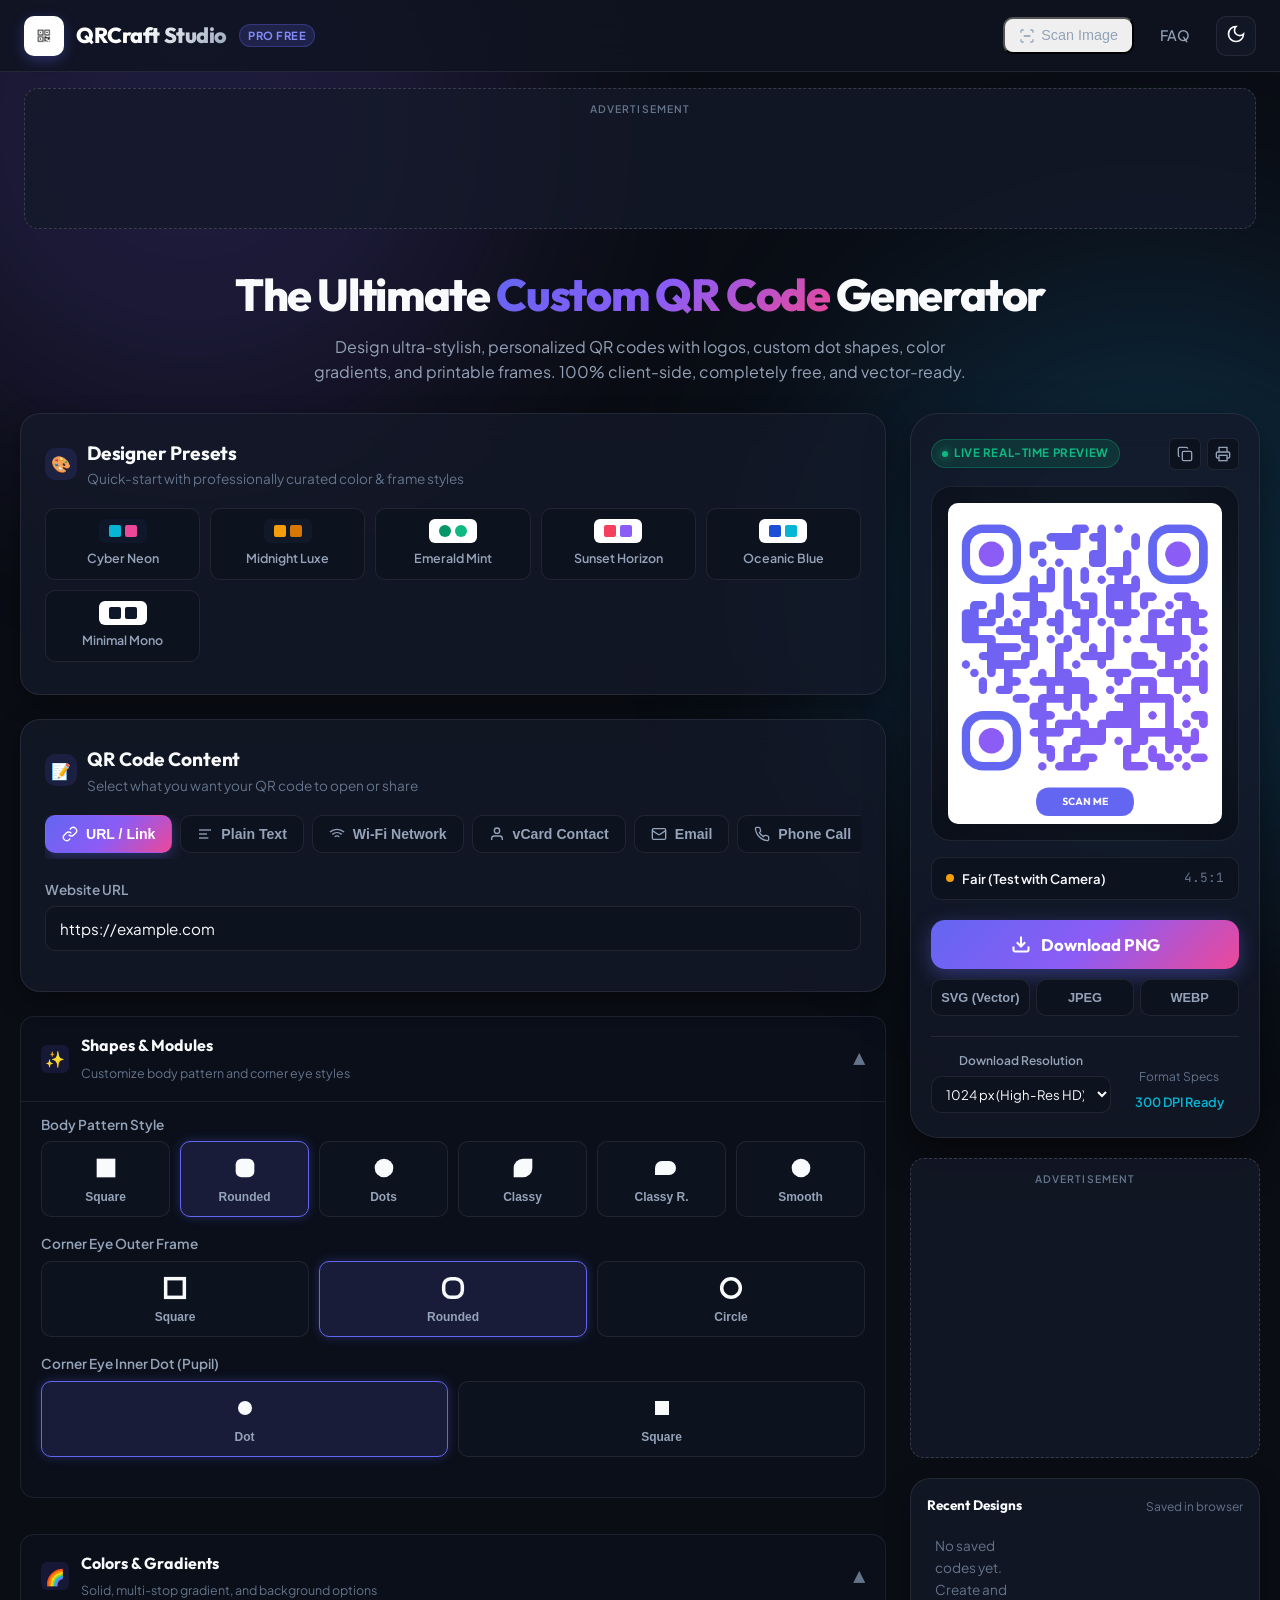
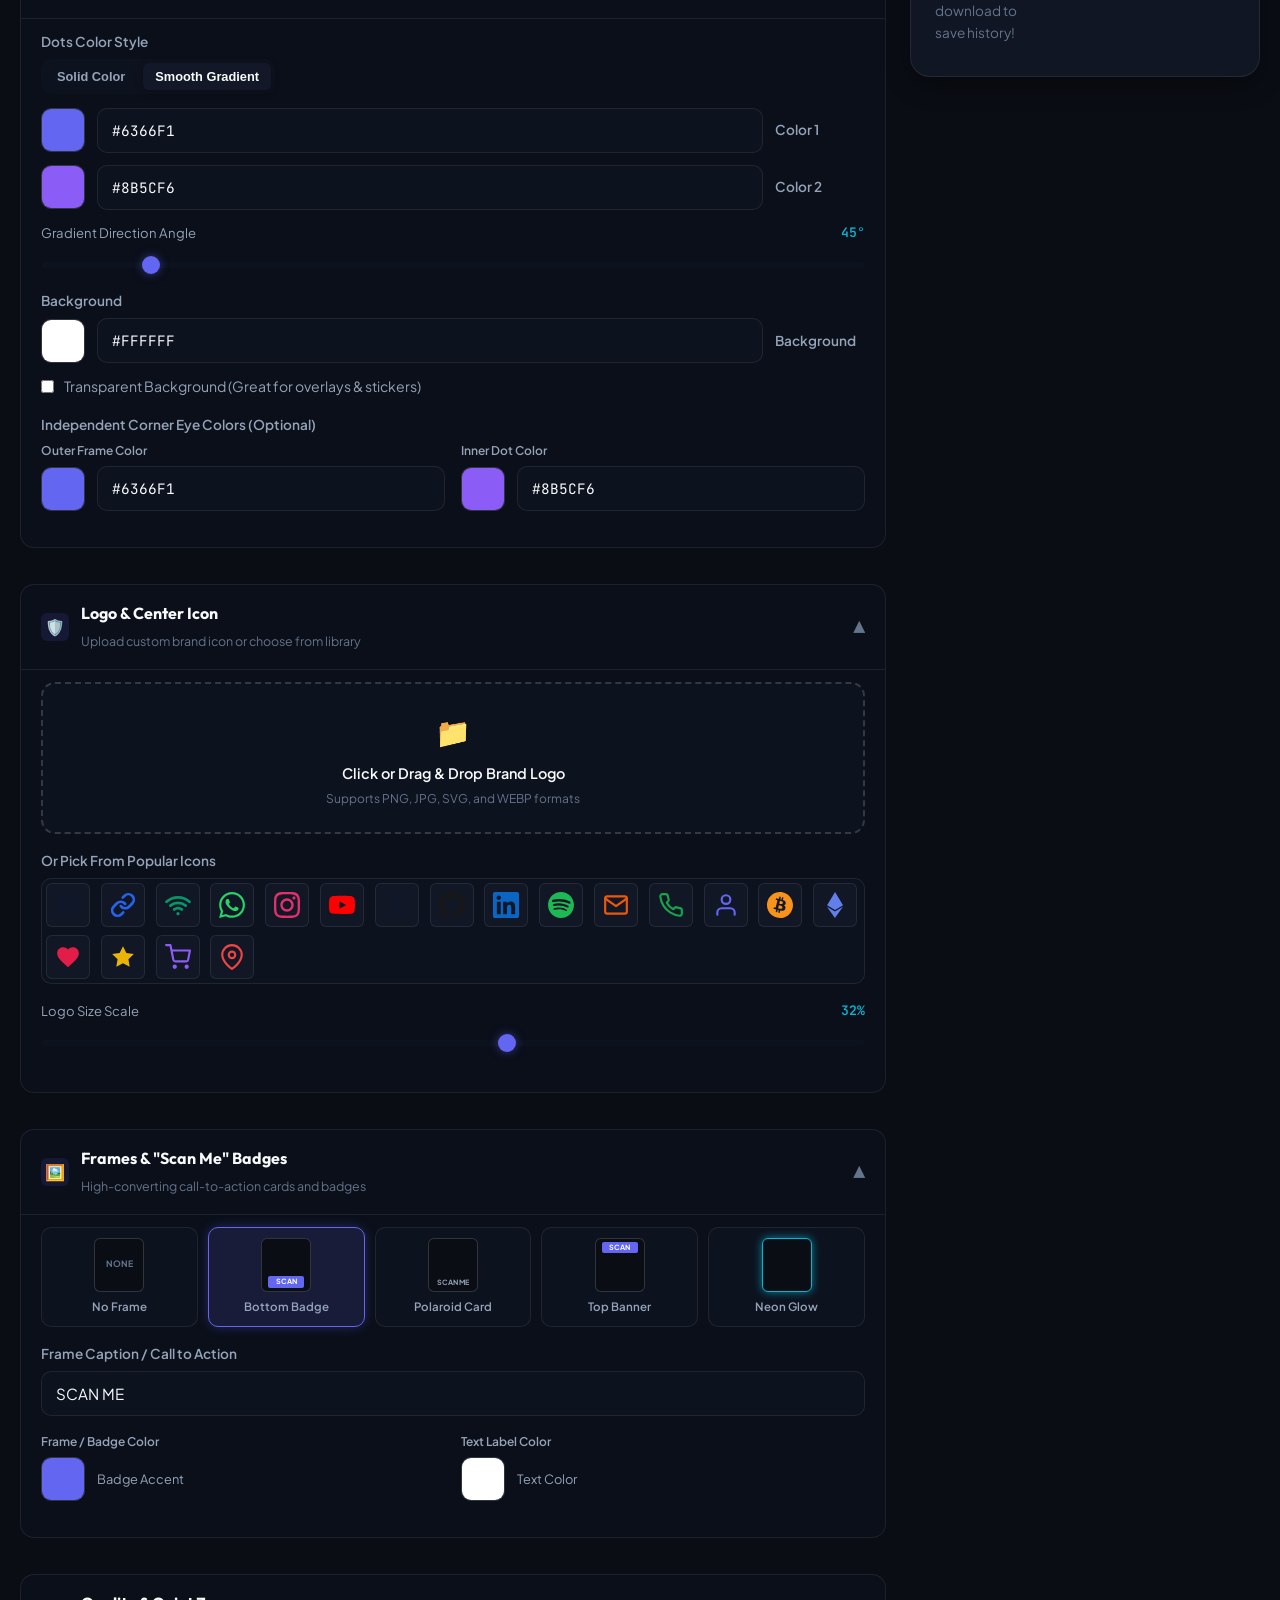
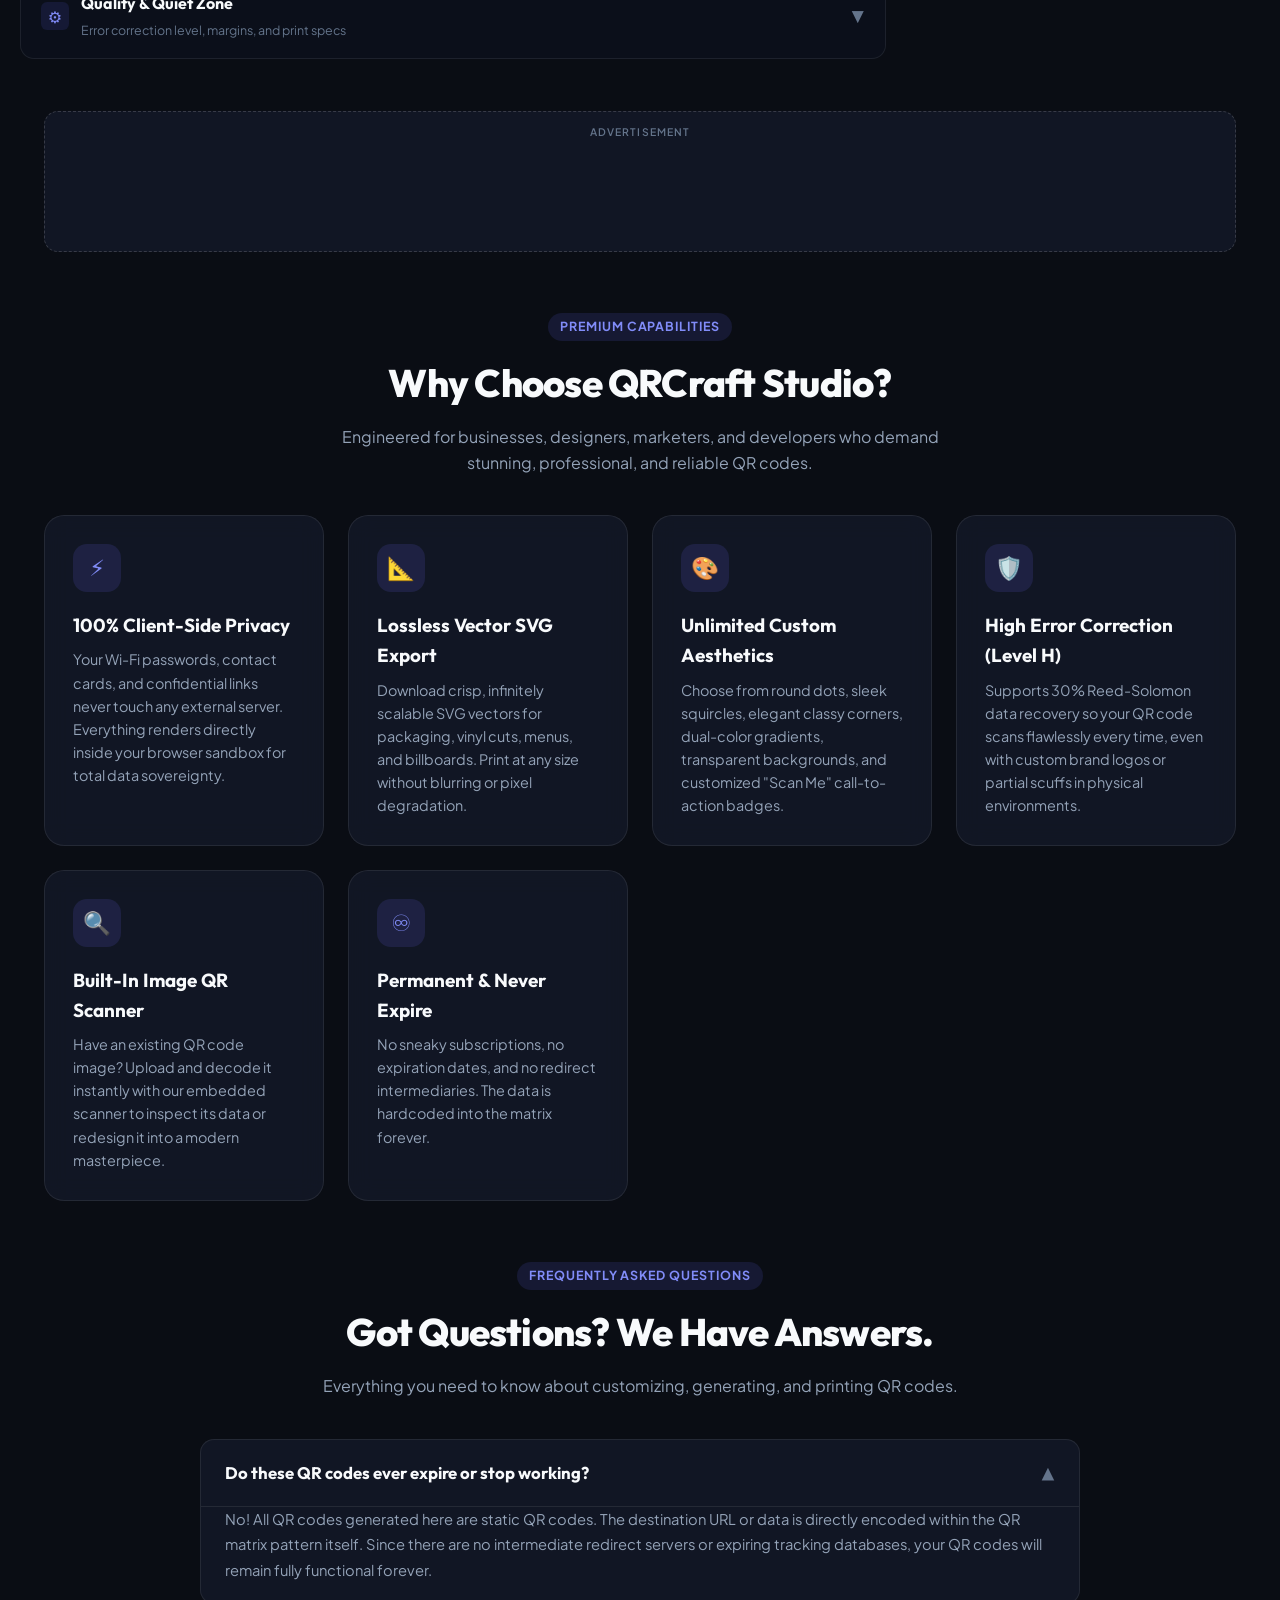
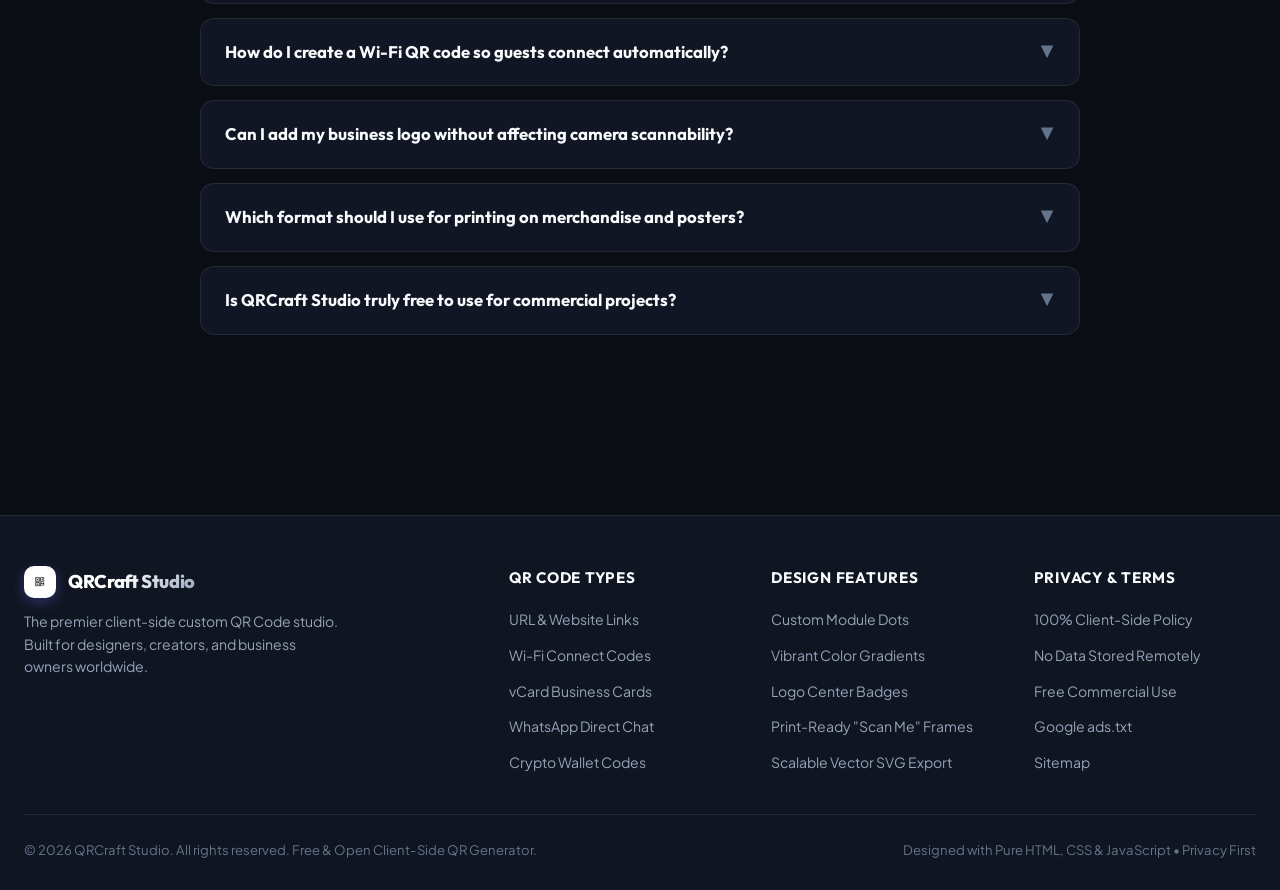
==== commit 8732247a: "first commit" ====
--- a/index.html
+++ b/index.html
@@ -13,6 +13,10 @@
   <meta name="robots" content="index, follow, max-image-preview:large, max-snippet:-1, max-video-preview:-1">
   <link rel="canonical" href="https://yourdomain.com/">
   <meta name="theme-color" content="#0a0d14">
+
+  <!-- Favicon Icons -->
+  <link rel="icon" type="image/png" href="img/logo.png">
+  <link rel="apple-touch-icon" href="img/logo.png">
 
   <!-- Open Graph / Facebook / LinkedIn Meta Tags -->
   <meta property="og:type" content="website">
@@ -119,10 +123,7 @@
     <div class="header-container">
       <a href="/" class="brand-wrapper" title="QRCraft Studio Homepage">
         <div class="brand-icon">
-          <svg width="22" height="22" viewBox="0 0 24 24" fill="none" stroke="currentColor" stroke-width="2.2" stroke-linecap="round" stroke-linejoin="round">
-            <rect width="6" height="6" x="3" y="3" rx="1.5"/><rect width="6" height="6" x="15" y="3" rx="1.5"/><rect width="6" height="6" x="3" y="15" rx="1.5"/>
-            <path d="M15 15h2v2h-2z"/><path d="M19 15h2v6h-2z"/><path d="M15 19h2v2h-2z"/>
-          </svg>
+          <img src="img/logo.png" alt="QRCraft Studio Logo" width="28" height="28">
         </div>
         <span class="brand-title">QRCraft Studio</span>
         <span class="brand-badge">PRO FREE</span>
@@ -1058,9 +1059,7 @@
       <div>
         <div class="brand-wrapper" style="margin-bottom:8px;">
           <div class="brand-icon" style="width:32px;height:32px;">
-            <svg width="18" height="18" viewBox="0 0 24 24" fill="none" stroke="currentColor" stroke-width="2.2">
-              <rect width="6" height="6" x="3" y="3" rx="1.5"/><rect width="6" height="6" x="15" y="3" rx="1.5"/><rect width="6" height="6" x="3" y="15" rx="1.5"/>
-            </svg>
+            <img src="img/logo.png" alt="QRCraft Studio Logo" width="22" height="22">
           </div>
           <span class="brand-title" style="font-size:1.15rem;">QRCraft Studio</span>
         </div>
@@ -1071,7 +1070,7 @@
 
       <div>
         <h4 class="footer-heading">QR Code Types</h4>
-        <ul class="footer-links-list">
+        <ul class="footer-links-list">  
           <li><a href="#" class="footer-link">URL & Website Links</a></li>
           <li><a href="#" class="footer-link">Wi-Fi Connect Codes</a></li>
           <li><a href="#" class="footer-link">vCard Business Cards</a></li>
--- a/css/style.css
+++ b/css/style.css
@@ -175,12 +175,21 @@
   width: 40px;
   height: 40px;
   border-radius: var(--radius-sm);
-  background: var(--accent-gradient);
+  background: #ffffff;
   display: flex;
   align-items: center;
   justify-content: center;
-  color: #fff;
-  box-shadow: 0 4px 14px rgba(99, 102, 241, 0.4);
+  box-shadow: 0 4px 14px rgba(99, 102, 241, 0.35);
+  padding: 5px;
+  overflow: hidden;
+  flex-shrink: 0;
+}
+
+.brand-icon img {
+  width: 100%;
+  height: 100%;
+  object-fit: contain;
+  display: block;
 }
 
 .brand-title {
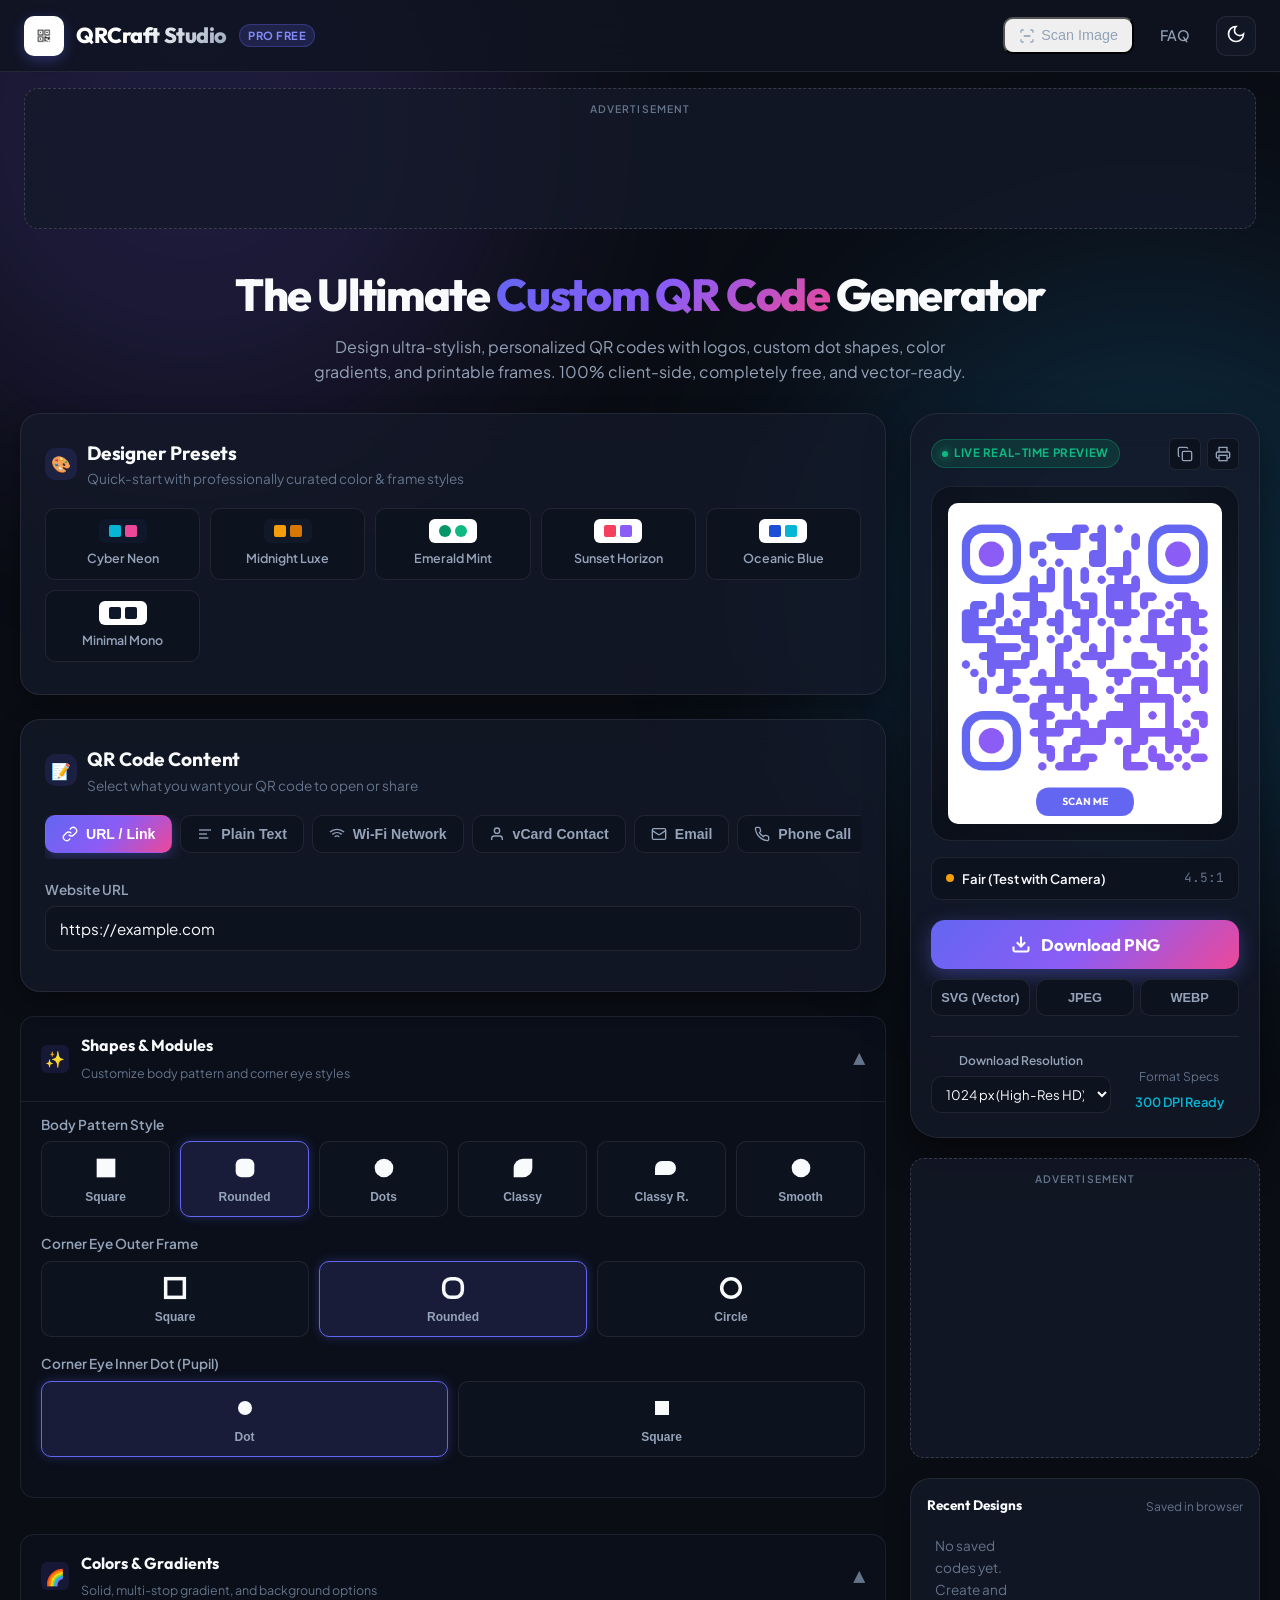
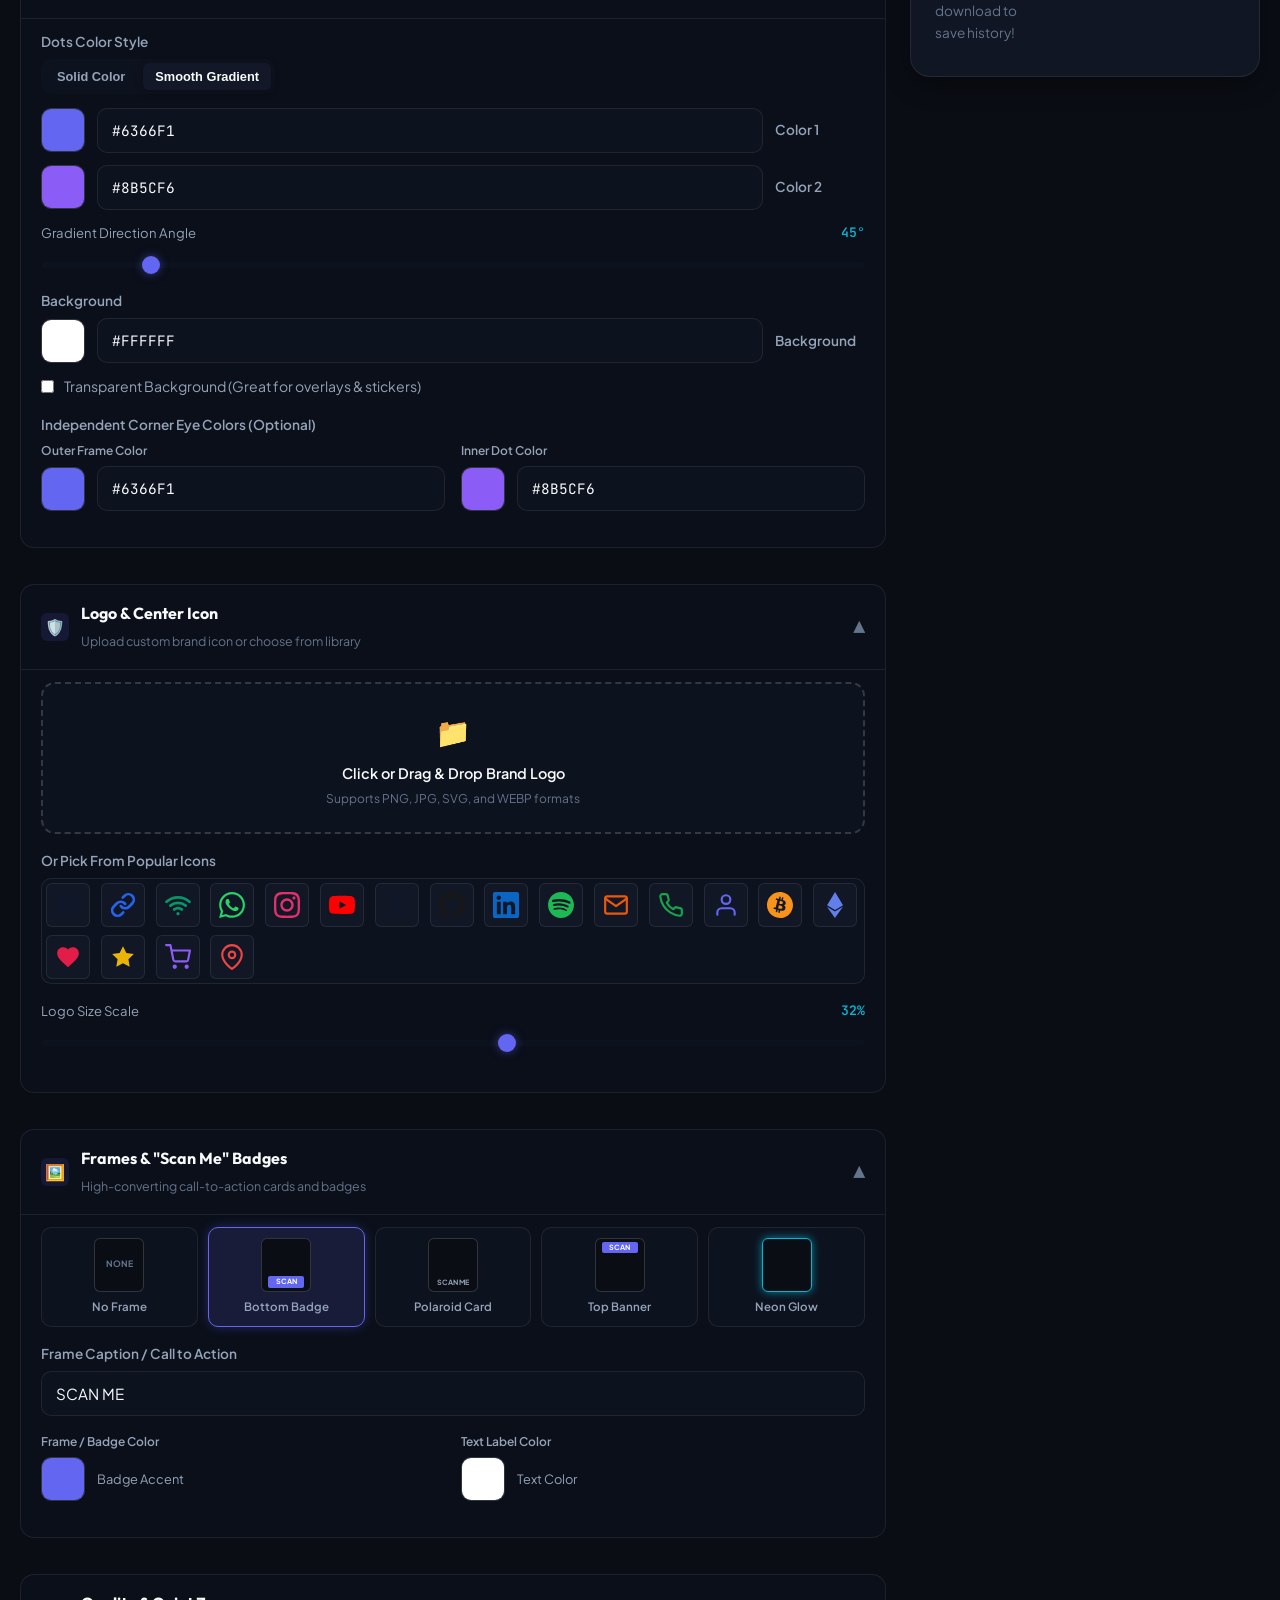
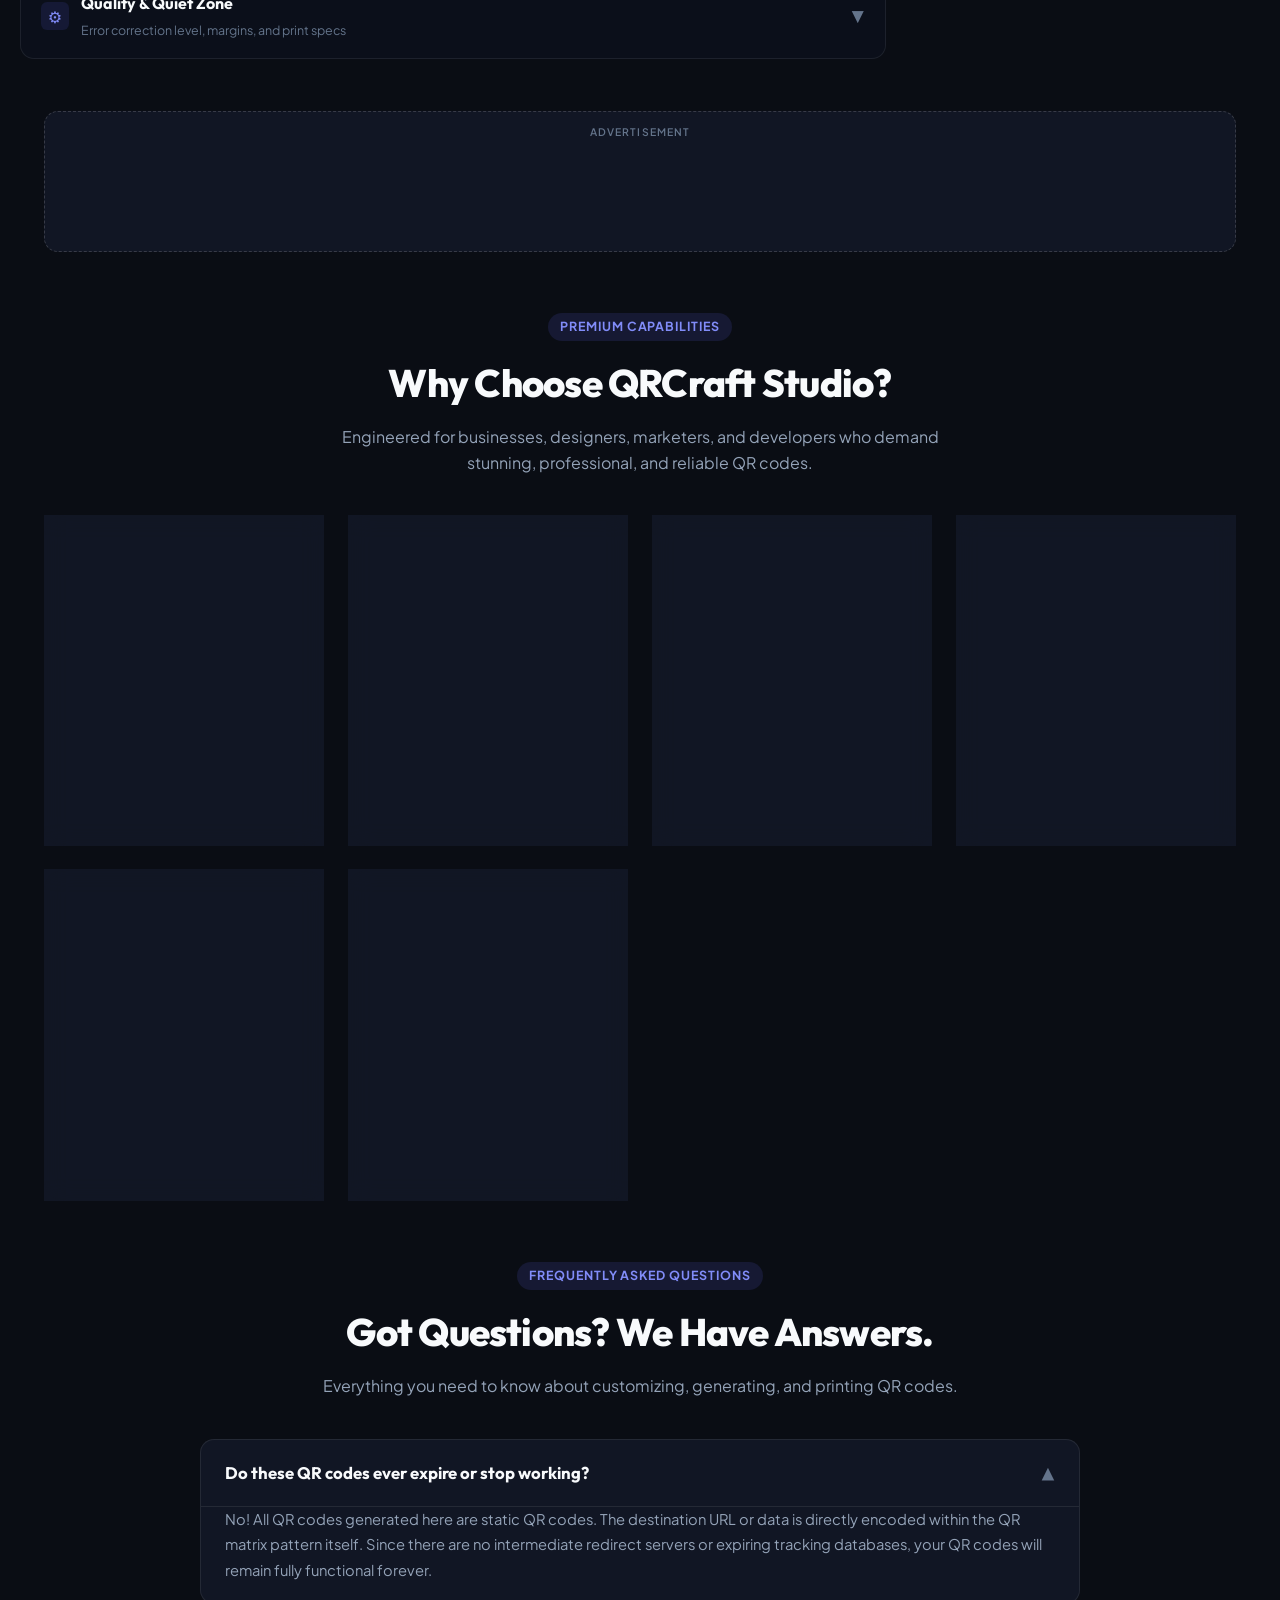
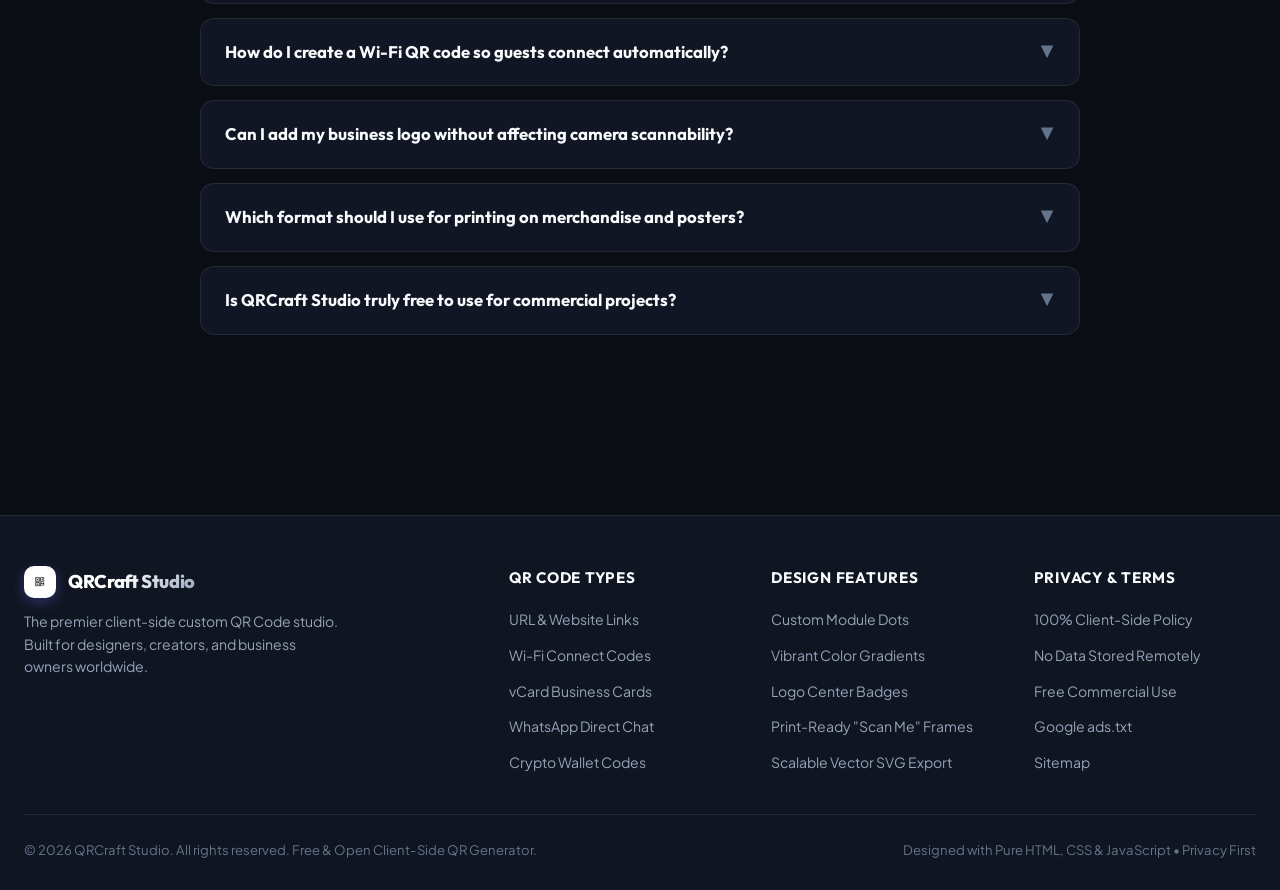
==== commit 5255d39e: "Add Google Search Console verification file and meta tag" ====
--- a/index.html
+++ b/index.html
@@ -11,27 +11,33 @@
   <meta name="keywords" content="QR code generator, custom QR code, free QR code maker, QR code with logo, vector QR code, SVG QR code, wifi QR code, vcard QR code, high resolution QR code generator, print QR code">
   <meta name="author" content="QRCraft Studio">
   <meta name="robots" content="index, follow, max-image-preview:large, max-snippet:-1, max-video-preview:-1">
-  <link rel="canonical" href="https://yourdomain.com/">
+  <link rel="canonical" href="https://qr-code-three-wine.vercel.app/">
   <meta name="theme-color" content="#0a0d14">
 
   <!-- Favicon Icons -->
+  <link rel="icon" type="image/x-icon" href="favicon.ico">
+  <link rel="shortcut icon" href="favicon.ico">
+  <link rel="icon" type="image/png" sizes="32x32" href="favicon.png">
   <link rel="icon" type="image/png" href="img/logo.png">
   <link rel="apple-touch-icon" href="img/logo.png">
 
+  <!-- Google Search Console Verification -->
+  <meta name="google-site-verification" content="google5f029db7ec44286a">
+
   <!-- Open Graph / Facebook / LinkedIn Meta Tags -->
   <meta property="og:type" content="website">
-  <meta property="og:url" content="https://yourdomain.com/">
+  <meta property="og:url" content="https://qr-code-three-wine.vercel.app/">
   <meta property="og:title" content="QRCraft Studio - Free Custom QR Code Generator with Logo & Colors">
   <meta property="og:description" content="Design beautiful, high-resolution QR codes with custom shapes, gradients, brand logos, and printable frames. 100% free & client-side.">
-  <meta property="og:image" content="https://yourdomain.com/og-preview.png">
+  <meta property="og:image" content="https://qr-code-three-wine.vercel.app/img/logo.png">
   <meta property="og:site_name" content="QRCraft Studio">
 
   <!-- Twitter Meta Tags -->
   <meta name="twitter:card" content="summary_large_image">
-  <meta name="twitter:url" content="https://yourdomain.com/">
+  <meta name="twitter:url" content="https://qr-code-three-wine.vercel.app/">
   <meta name="twitter:title" content="QRCraft Studio - Free Custom QR Code Generator">
   <meta name="twitter:description" content="Design high-resolution custom QR codes with logos, colors, gradients, and frames. Free, instant, vector export.">
-  <meta name="twitter:image" content="https://yourdomain.com/og-preview.png">
+  <meta name="twitter:image" content="https://qr-code-three-wine.vercel.app/img/logo.png">
 
   <!-- Google AdSense Verification & Script -->
   <meta name="google-adsense-account" content="ca-pub-9240559538885165">
@@ -44,9 +50,9 @@
     "@graph": [
       {
         "@type": "WebApplication",
-        "@id": "https://yourdomain.com/#app",
+        "@id": "https://qr-code-three-wine.vercel.app/#app",
         "name": "QRCraft Studio",
-        "url": "https://yourdomain.com/",
+        "url": "https://qr-code-three-wine.vercel.app/",
         "description": "Free online custom QR code generator with logos, custom dot styles, frame badges, and vector SVG exports.",
         "applicationCategory": "DesignApplication",
         "operatingSystem": "All",
@@ -69,7 +75,7 @@
       },
       {
         "@type": "FAQPage",
-        "@id": "https://yourdomain.com/#faq",
+        "@id": "https://qr-code-three-wine.vercel.app/#faq",
         "mainEntity": [
           {
             "@type": "Question",
